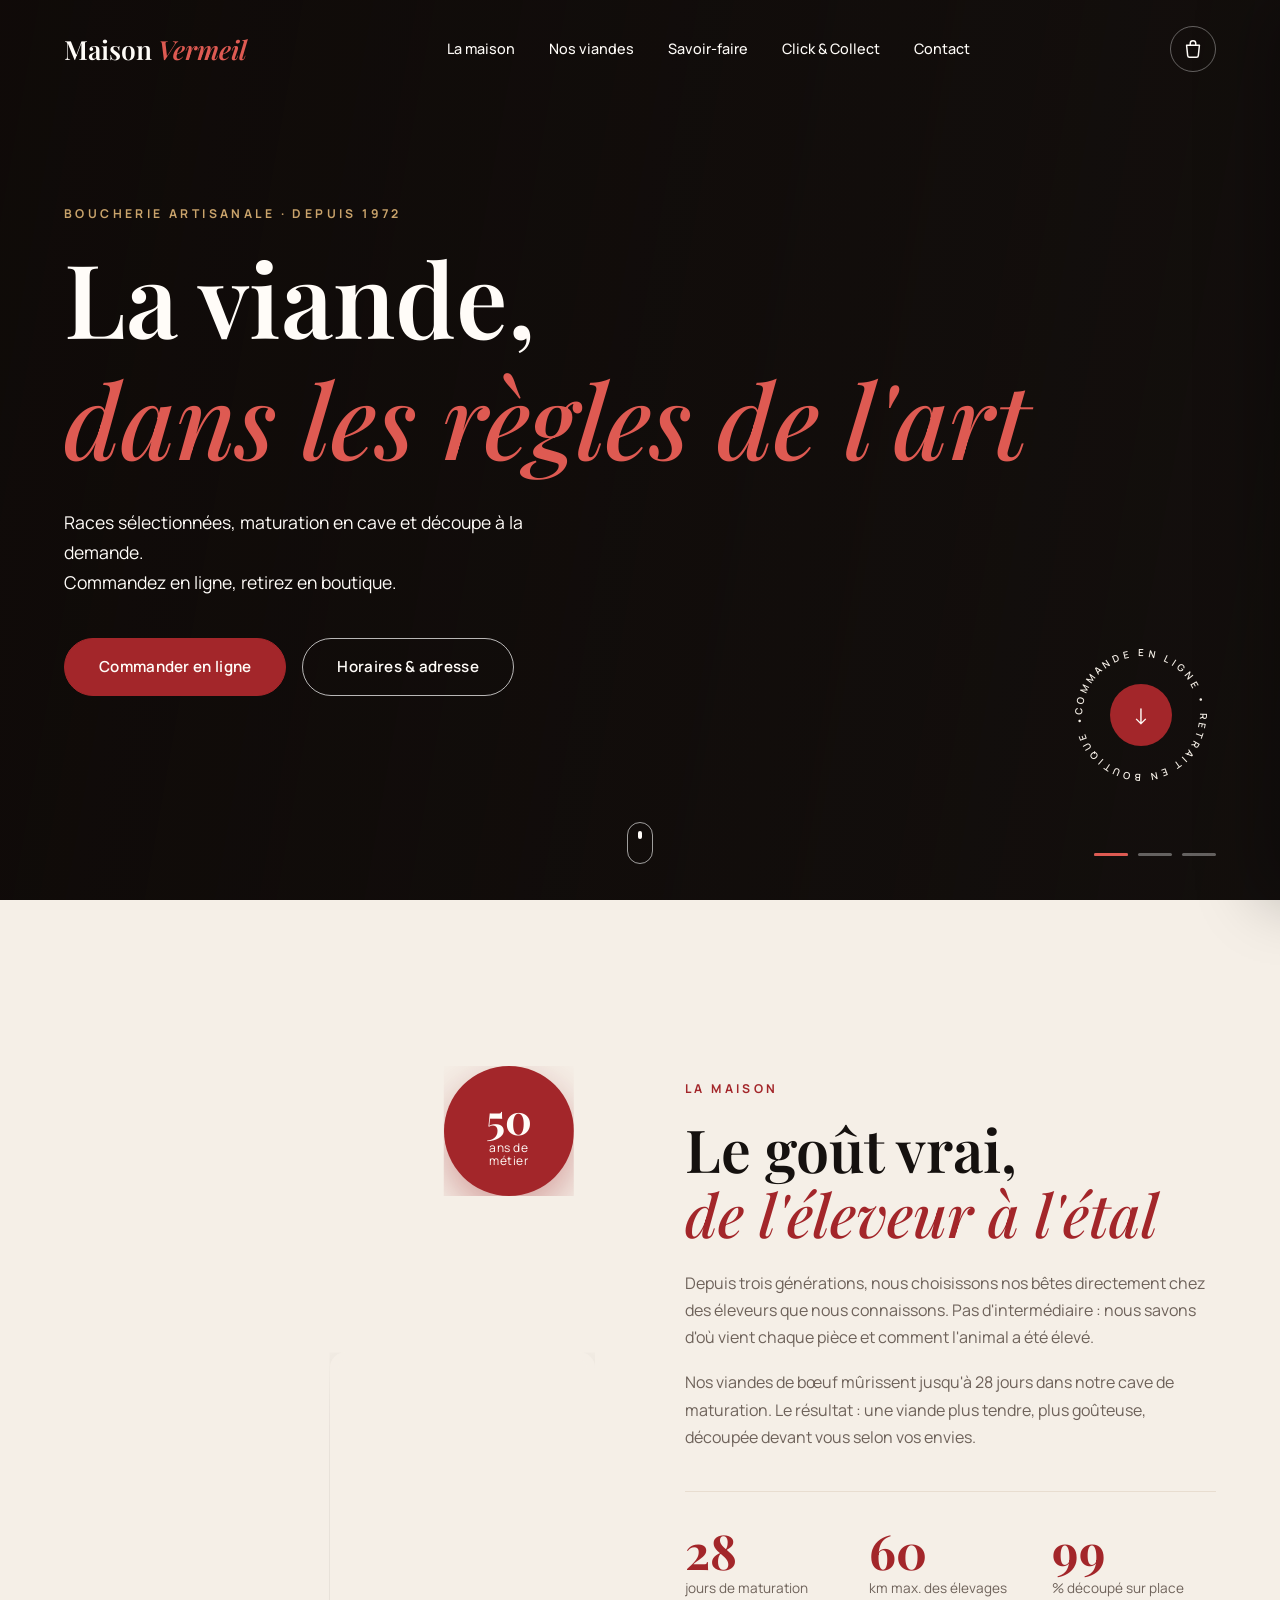
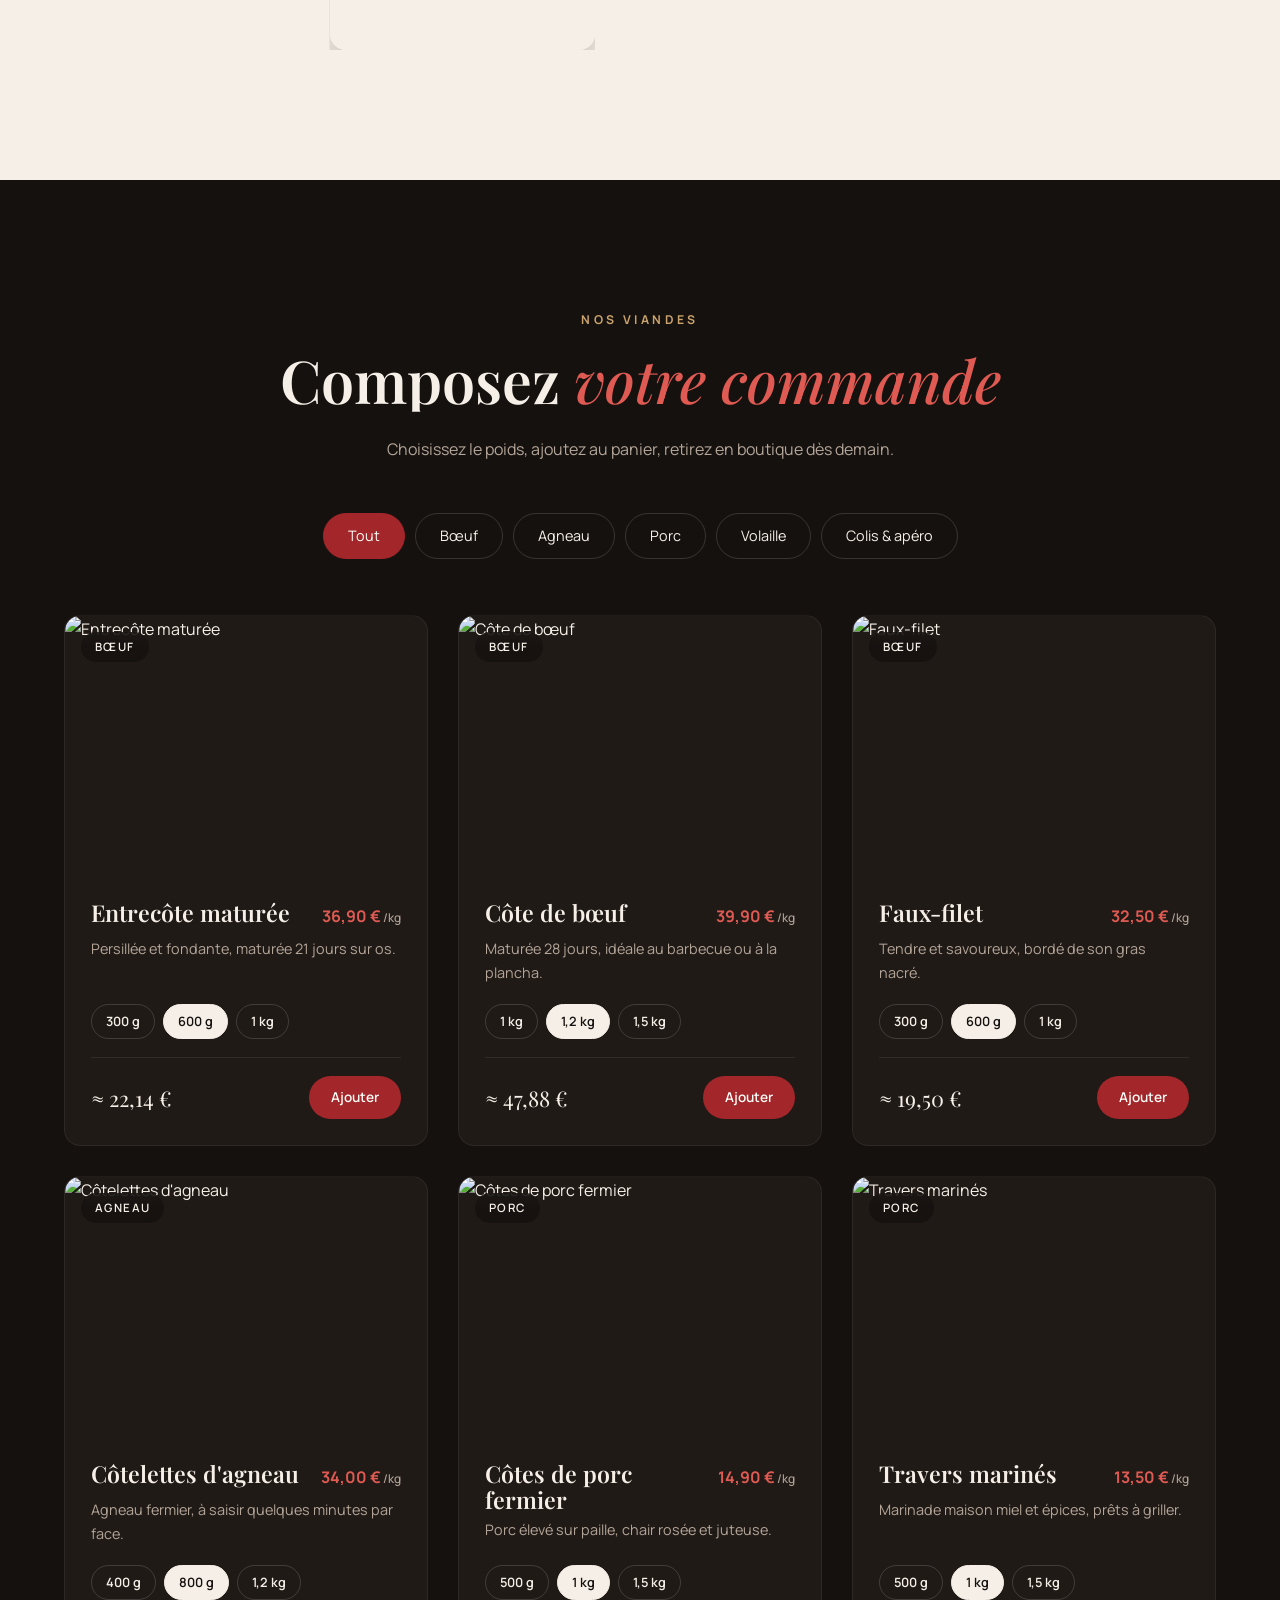
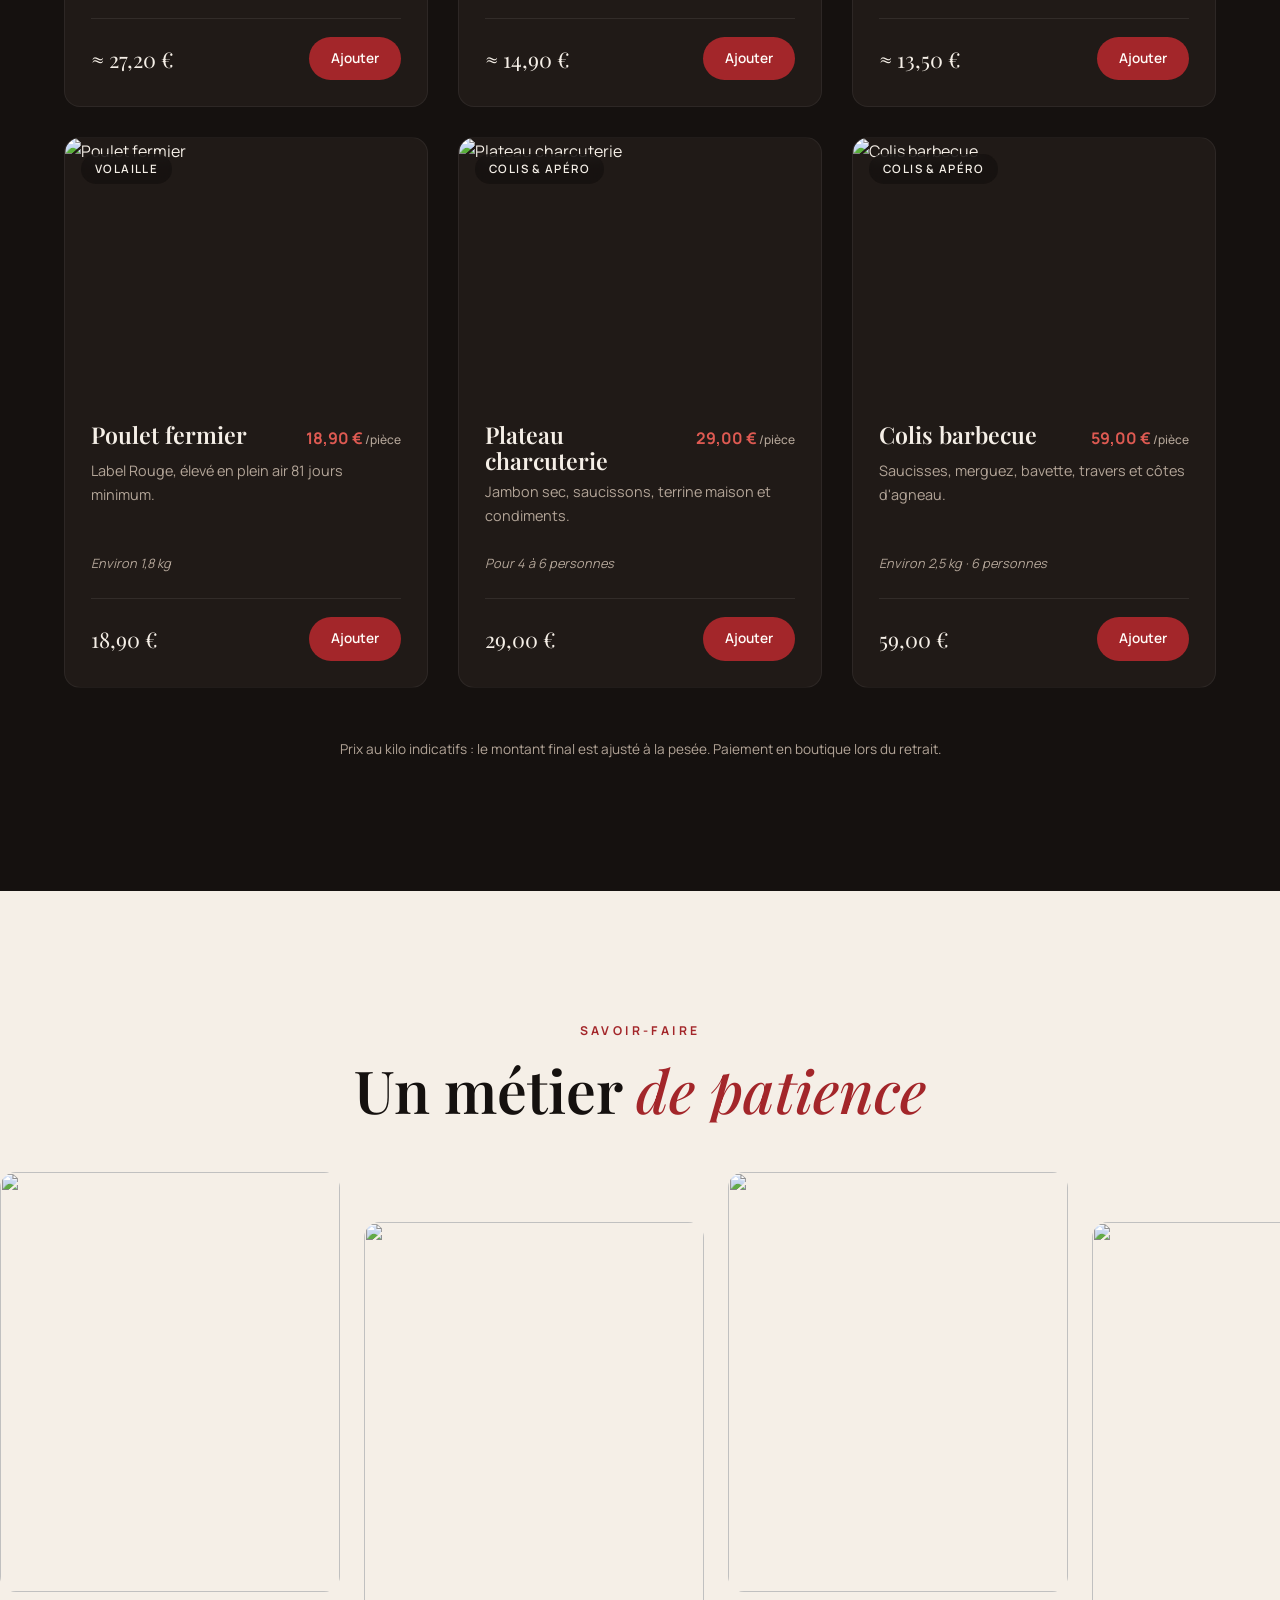
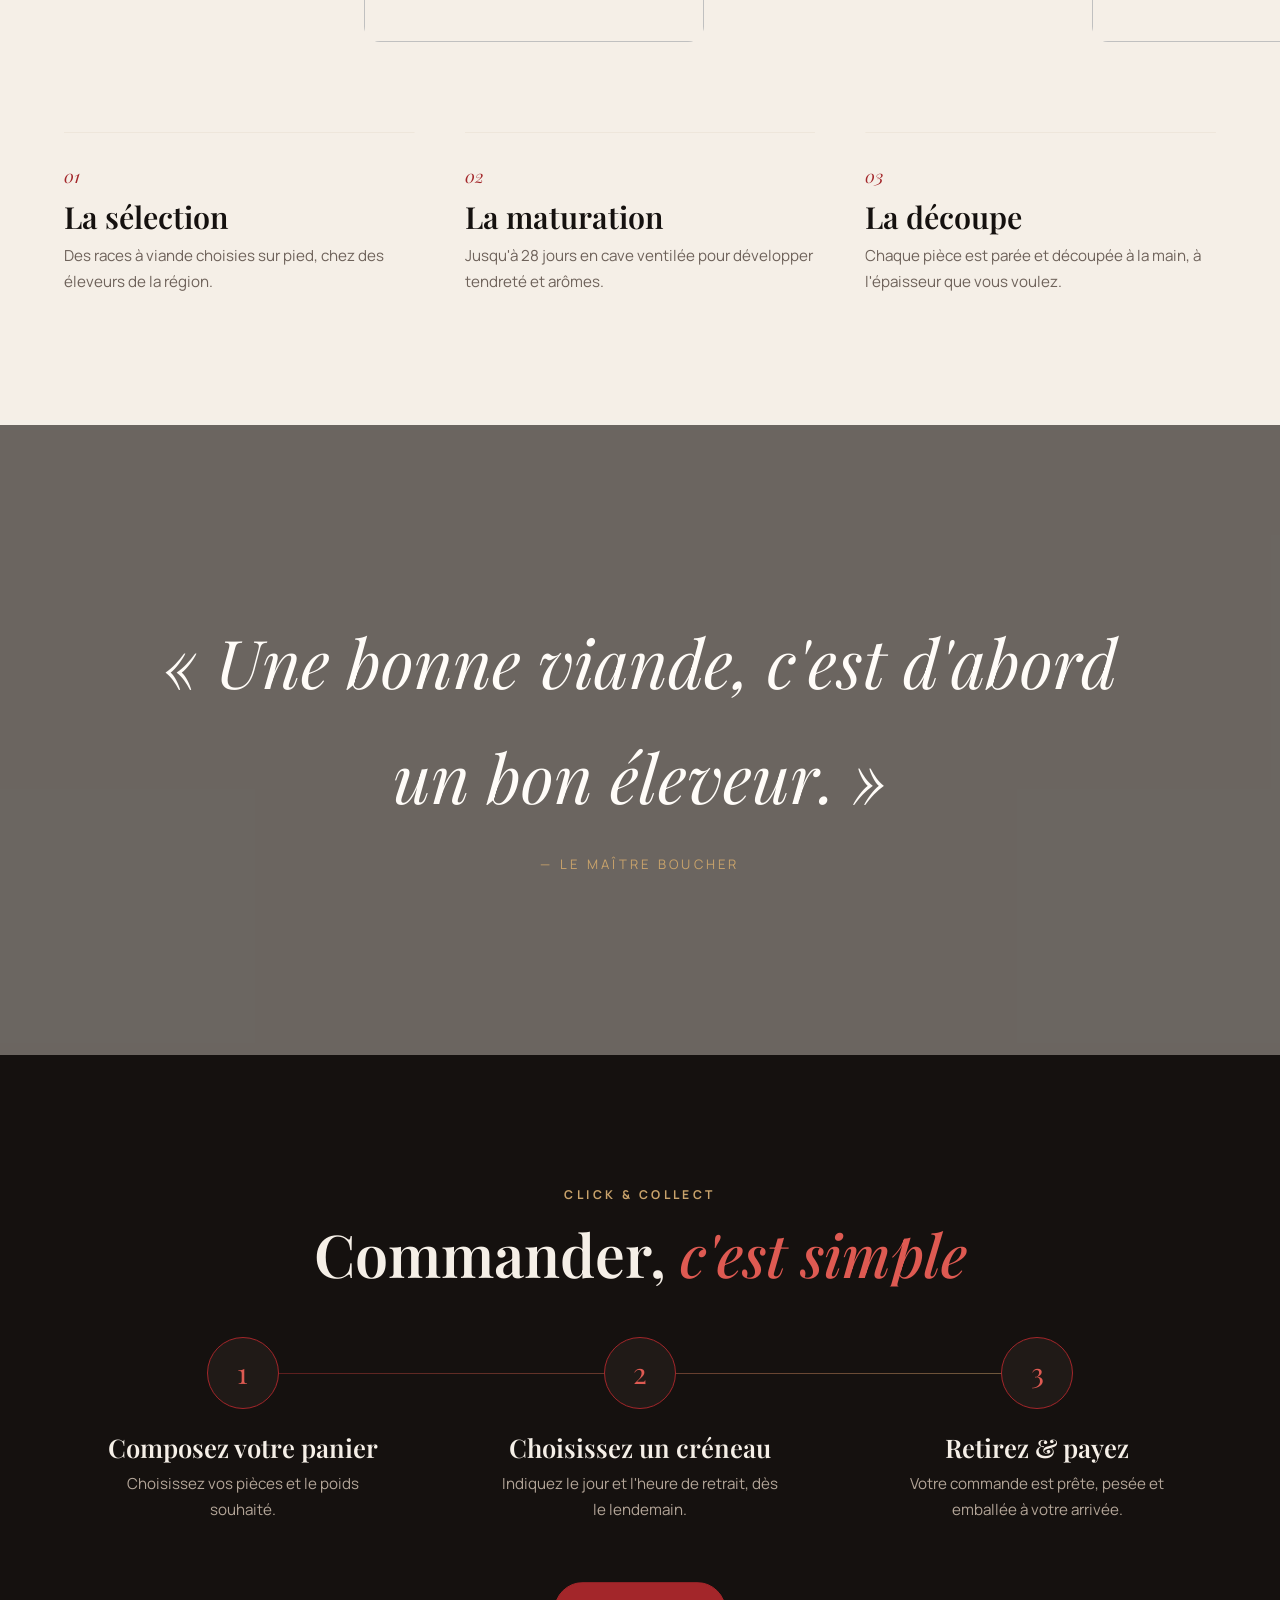
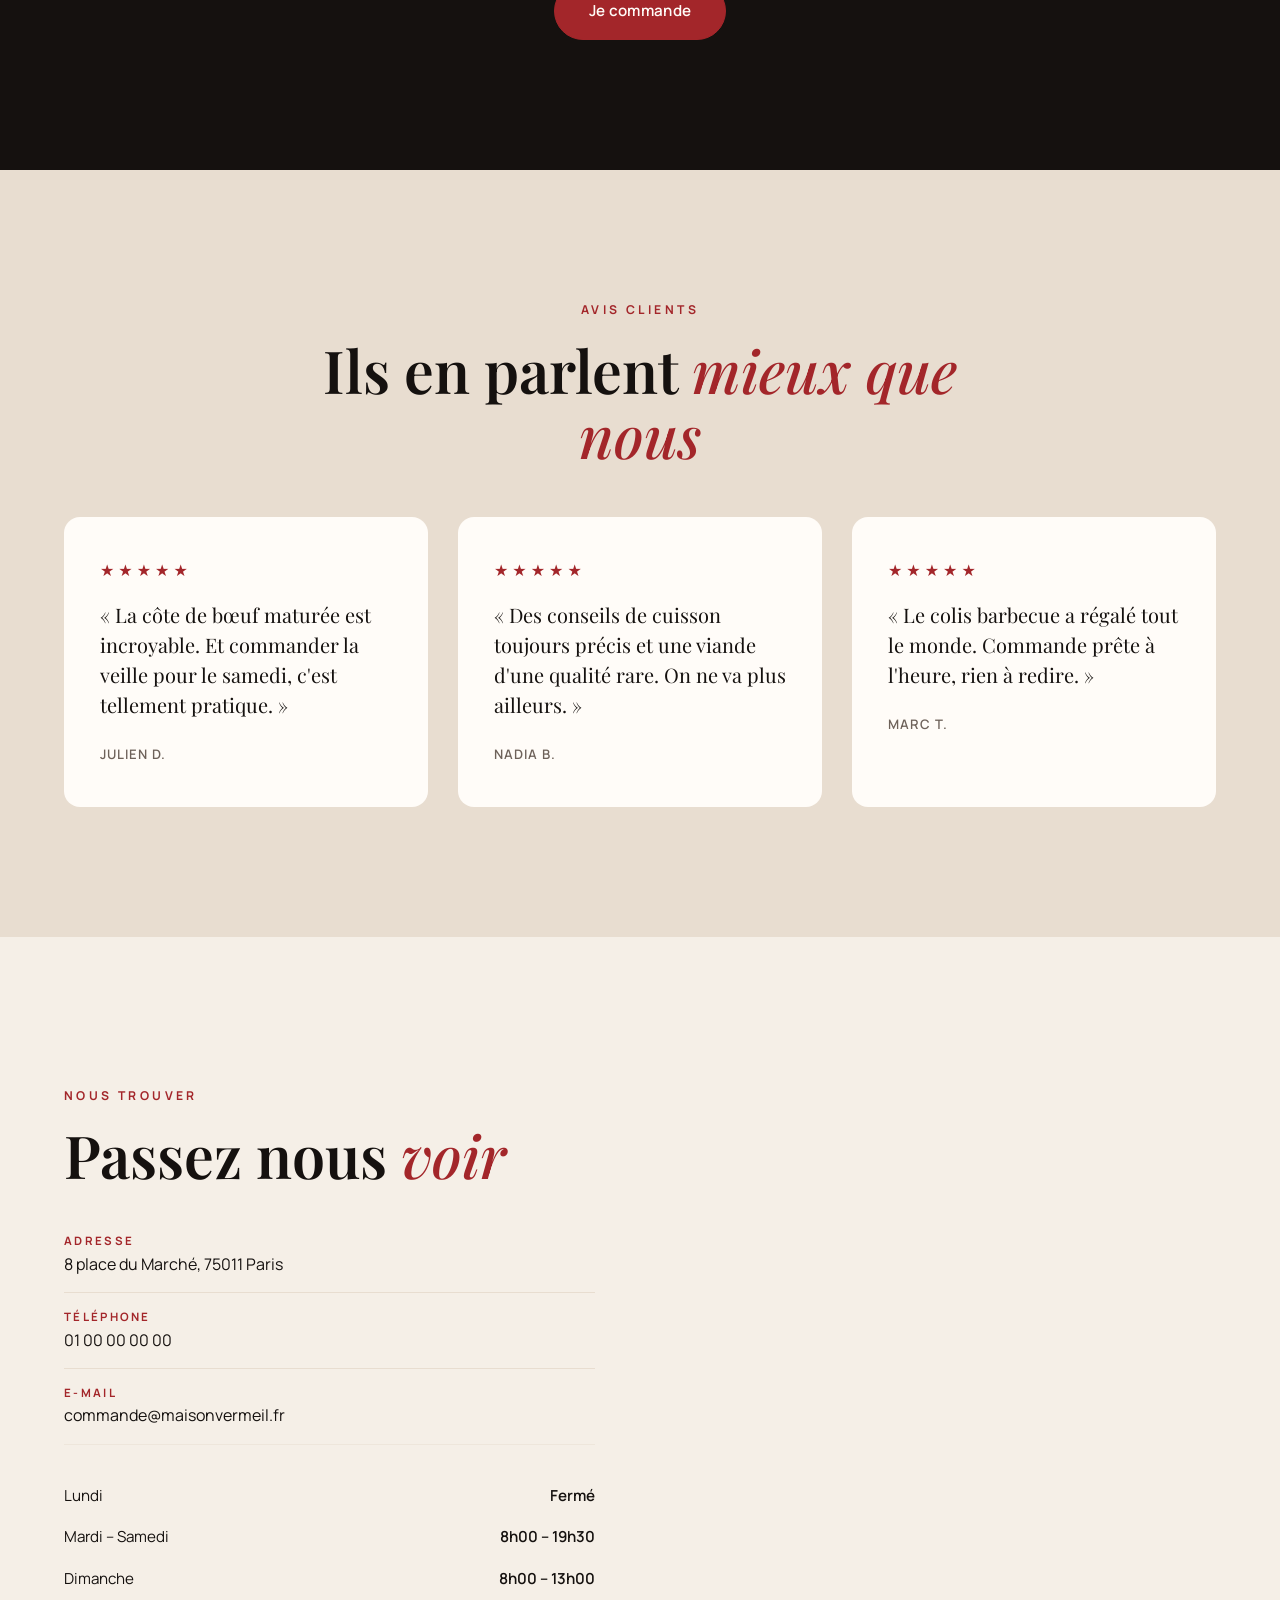
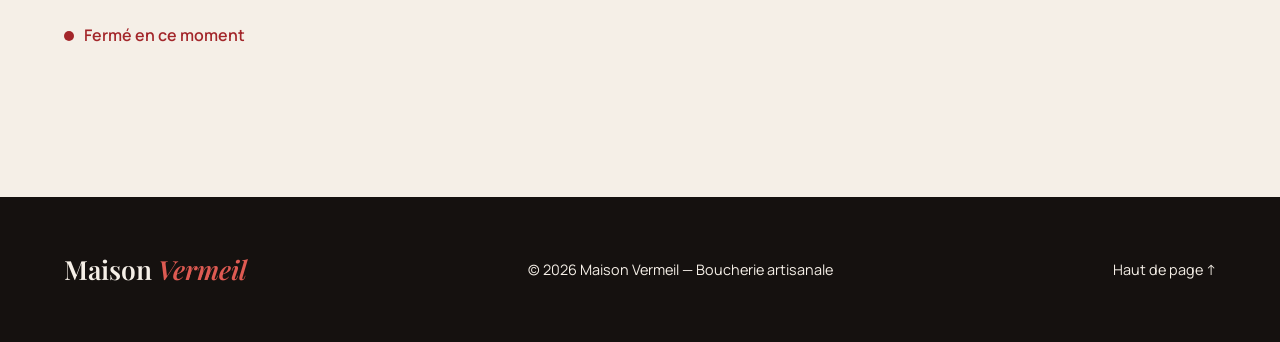
==== index.html @ d836bc05 "Site Maison Vermeil : boucherie artisanale avec panier et commande par e-mail Co-Authored-By: Claude" ====
<!DOCTYPE html>
<html lang="fr">
<head>
  <meta charset="UTF-8">
  <meta name="viewport" content="width=device-width, initial-scale=1.0">
  <title>Maison Vermeil — Boucherie artisanale</title>
  <meta name="description" content="Maison Vermeil, boucherie artisanale : viandes maturées, élevages locaux et découpe à la demande. Commandez en ligne, retirez en boutique.">
  <link rel="preconnect" href="https://fonts.googleapis.com">
  <link rel="preconnect" href="https://fonts.gstatic.com" crossorigin>
  <link href="https://fonts.googleapis.com/css2?family=Playfair+Display:ital,wght@0,500;0,600;0,700;1,500;1,600&family=Manrope:wght@300;400;500;600;700&display=swap" rel="stylesheet">
  <link rel="stylesheet" href="style.css">
  <noscript><style>.loader{display:none}.hero h1 .line>span,.hero-in{transform:none!important;opacity:1!important}</style></noscript>
</head>
<body>

  <!-- ===== ÉCRAN DE CHARGEMENT ===== -->
  <div class="loader" id="loader" aria-hidden="true">
    <div class="loader-inner">
      <span class="loader-logo">Maison <em>Vermeil</em></span>
      <span class="loader-bar"></span>
    </div>
  </div>

  <!-- ===== NAVIGATION ===== -->
  <header class="nav" id="nav">
    <a href="#accueil" class="logo">Maison <span>Vermeil</span></a>
    <nav class="nav-links" id="navLinks">
      <a href="#maison">La maison</a>
      <a href="#produits">Nos viandes</a>
      <a href="#savoir-faire">Savoir-faire</a>
      <a href="#commander">Click & Collect</a>
      <a href="#contact">Contact</a>
    </nav>
    <div class="nav-actions">
      <button class="cart-btn" id="cartBtn" aria-label="Ouvrir le panier">
        <svg viewBox="0 0 24 24" width="22" height="22" fill="none" stroke="currentColor" stroke-width="1.6" stroke-linecap="round" stroke-linejoin="round"><path d="M5 8h14l-1.2 11.2a2 2 0 0 1-2 1.8H8.2a2 2 0 0 1-2-1.8L5 8Z"/><path d="M9 8V6a3 3 0 0 1 6 0v2"/></svg>
        <span class="cart-count" id="cartCount">0</span>
      </button>
      <button class="burger" id="burger" aria-label="Ouvrir le menu">
        <span></span><span></span><span></span>
      </button>
    </div>
  </header>

  <!-- ===== HERO : diaporama animé ===== -->
  <section class="hero" id="accueil">
    <div class="hero-slides">
      <div class="hero-slide active" style="background-image:url('https://images.unsplash.com/photo-1558030006-450675393462?auto=format&fit=crop&w=1920&q=80')"></div>
      <div class="hero-slide" style="background-image:url('https://images.unsplash.com/photo-1551028150-64b9f398f678?auto=format&fit=crop&w=1920&q=80')"></div>
      <div class="hero-slide" style="background-image:url('https://images.unsplash.com/photo-1588168333986-5078d3ae3976?auto=format&fit=crop&w=1920&q=80')"></div>
    </div>
    <div class="hero-overlay"></div>
    <div class="hero-content">
      <p class="eyebrow hero-in">Boucherie artisanale · Depuis 1972</p>
      <h1>
        <span class="line"><span>La viande,</span></span>
        <span class="line"><span><em>dans les règles de l'art</em></span></span>
      </h1>
      <p class="hero-text hero-in">Races sélectionnées, maturation en cave et découpe à la demande.<br>Commandez en ligne, retirez en boutique.</p>
      <div class="hero-buttons hero-in">
        <a href="#produits" class="btn">Commander en ligne</a>
        <a href="#contact" class="btn btn-ghost">Horaires & adresse</a>
      </div>
    </div>

    <!-- Badge rotatif -->
    <a href="#produits" class="hero-badge hero-in" aria-label="Commander en ligne">
      <svg viewBox="0 0 200 200">
        <defs><path id="circlePath" d="M100,100 m-78,0 a78,78 0 1,1 156,0 a78,78 0 1,1 -156,0"/></defs>
        <text><textPath href="#circlePath" textLength="488">COMMANDE EN LIGNE • RETRAIT EN BOUTIQUE •</textPath></text>
      </svg>
      <span class="hero-badge-center">↓</span>
    </a>

    <div class="hero-dots" id="heroDots">
      <button class="active" aria-label="Photo 1"></button>
      <button aria-label="Photo 2"></button>
      <button aria-label="Photo 3"></button>
    </div>
    <a href="#maison" class="scroll-hint" aria-label="Défiler"><span></span></a>
  </section>

  <!-- ===== LA MAISON ===== -->
  <section class="section story" id="maison">
    <div class="container story-grid">
      <div class="story-images">
        <div class="img-frame img-main reveal-left">
          <img src="https://images.unsplash.com/photo-1529692236671-f1f6cf9683ba?auto=format&fit=crop&w=900&q=80" alt="Découpe d'une pièce de bœuf" data-parallax="0.08">
        </div>
        <div class="img-frame img-small reveal-up delay-2">
          <img src="https://images.unsplash.com/photo-1613454320437-0c228c8b1723?auto=format&fit=crop&w=600&q=80" alt="Pièce de bœuf crue et épices" data-parallax="-0.06">
        </div>
        <div class="badge-round reveal delay-3">
          <strong>50</strong><span>ans de<br>métier</span>
        </div>
      </div>
      <div class="story-text">
        <p class="eyebrow reveal">La maison</p>
        <h2 class="reveal delay-1">Le goût vrai,<br><em>de l'éleveur à l'étal</em></h2>
        <p class="reveal delay-2">Depuis trois générations, nous choisissons nos bêtes directement chez des éleveurs que nous connaissons. Pas d'intermédiaire : nous savons d'où vient chaque pièce et comment l'animal a été élevé.</p>
        <p class="reveal delay-2">Nos viandes de bœuf mûrissent jusqu'à 28 jours dans notre cave de maturation. Le résultat : une viande plus tendre, plus goûteuse, découpée devant vous selon vos envies.</p>
        <div class="stats reveal delay-3">
          <div><strong class="counter" data-target="28">0</strong><span>jours de maturation</span></div>
          <div><strong class="counter" data-target="60">0</strong><span>km max. des élevages</span></div>
          <div><strong class="counter" data-target="100">0</strong><span>% découpé sur place</span></div>
        </div>
      </div>
    </div>
  </section>

  <!-- ===== PRODUITS (générés par script.js) ===== -->
  <section class="section products" id="produits">
    <div class="container">
      <div class="section-head">
        <p class="eyebrow reveal">Nos viandes</p>
        <h2 class="reveal delay-1">Composez <em>votre commande</em></h2>
        <p class="reveal delay-2">Choisissez le poids, ajoutez au panier, retirez en boutique dès demain.</p>
      </div>

      <div class="filters reveal delay-2" id="filters">
        <button class="active" data-filter="all">Tout</button>
        <button data-filter="boeuf">Bœuf</button>
        <button data-filter="agneau">Agneau</button>
        <button data-filter="porc">Porc</button>
        <button data-filter="volaille">Volaille</button>
        <button data-filter="colis">Colis & apéro</button>
      </div>

      <div class="product-grid" id="productGrid"></div>

      <p class="products-note reveal">Prix au kilo indicatifs : le montant final est ajusté à la pesée. Paiement en boutique lors du retrait.</p>
    </div>
  </section>

  <!-- ===== SAVOIR-FAIRE : bande photo défilante ===== -->
  <section class="section craft" id="savoir-faire">
    <div class="container section-head">
      <p class="eyebrow reveal">Savoir-faire</p>
      <h2 class="reveal delay-1">Un métier <em>de patience</em></h2>
    </div>

    <div class="marquee">
      <div class="marquee-track">
        <img src="https://images.unsplash.com/photo-1546964124-0cce460f38ef?auto=format&fit=crop&w=600&q=80" alt="">
        <img src="https://images.unsplash.com/photo-1603048297172-c92544798d5a?auto=format&fit=crop&w=600&q=80" alt="">
        <img src="https://images.unsplash.com/photo-1592894869086-f828b161e90a?auto=format&fit=crop&w=600&q=80" alt="">
        <img src="https://images.unsplash.com/photo-1628268909376-e8c44bb3153f?auto=format&fit=crop&w=600&q=80" alt="">
        <img src="https://images.unsplash.com/photo-1600891964092-4316c288032e?auto=format&fit=crop&w=600&q=80" alt="">
        <img src="https://images.unsplash.com/photo-1624174503860-478619028ab3?auto=format&fit=crop&w=600&q=80" alt="">
      </div>
    </div>

    <div class="container steps">
      <div class="step reveal-up">
        <span class="step-num">01</span>
        <h3>La sélection</h3>
        <p>Des races à viande choisies sur pied, chez des éleveurs de la région.</p>
      </div>
      <div class="step reveal-up delay-1">
        <span class="step-num">02</span>
        <h3>La maturation</h3>
        <p>Jusqu'à 28 jours en cave ventilée pour développer tendreté et arômes.</p>
      </div>
      <div class="step reveal-up delay-2">
        <span class="step-num">03</span>
        <h3>La découpe</h3>
        <p>Chaque pièce est parée et découpée à la main, à l'épaisseur que vous voulez.</p>
      </div>
    </div>
  </section>

  <!-- ===== BANDEAU PARALLAX ===== -->
  <section class="parallax-band" style="background-image:url('https://images.unsplash.com/photo-1592894869086-f828b161e90a?auto=format&fit=crop&w=1920&q=80')">
    <div class="parallax-overlay"></div>
    <blockquote class="reveal">
      « Une bonne viande, c'est d'abord un bon éleveur. »
      <cite>— Le maître boucher</cite>
    </blockquote>
  </section>

  <!-- ===== CLICK & COLLECT ===== -->
  <section class="section order-steps" id="commander">
    <div class="container">
      <div class="section-head">
        <p class="eyebrow reveal">Click & Collect</p>
        <h2 class="reveal delay-1">Commander, <em>c'est simple</em></h2>
      </div>
      <div class="order-grid">
        <div class="order-line reveal"></div>
        <div class="order-step reveal-up">
          <span class="order-num">1</span>
          <h3>Composez votre panier</h3>
          <p>Choisissez vos pièces et le poids souhaité.</p>
        </div>
        <div class="order-step reveal-up delay-1">
          <span class="order-num">2</span>
          <h3>Choisissez un créneau</h3>
          <p>Indiquez le jour et l'heure de retrait, dès le lendemain.</p>
        </div>
        <div class="order-step reveal-up delay-2">
          <span class="order-num">3</span>
          <h3>Retirez & payez</h3>
          <p>Votre commande est prête, pesée et emballée à votre arrivée.</p>
        </div>
      </div>
      <div class="order-cta reveal delay-2">
        <a href="#produits" class="btn">Je commande</a>
      </div>
    </div>
  </section>

  <!-- ===== AVIS ===== -->
  <section class="section reviews" id="avis">
    <div class="container">
      <div class="section-head">
        <p class="eyebrow reveal">Avis clients</p>
        <h2 class="reveal delay-1">Ils en parlent <em>mieux que nous</em></h2>
      </div>
      <div class="review-grid">
        <div class="review reveal-up">
          <div class="stars">★★★★★</div>
          <p>« La côte de bœuf maturée est incroyable. Et commander la veille pour le samedi, c'est tellement pratique. »</p>
          <span class="author">Julien D.</span>
        </div>
        <div class="review reveal-up delay-1">
          <div class="stars">★★★★★</div>
          <p>« Des conseils de cuisson toujours précis et une viande d'une qualité rare. On ne va plus ailleurs. »</p>
          <span class="author">Nadia B.</span>
        </div>
        <div class="review reveal-up delay-2">
          <div class="stars">★★★★★</div>
          <p>« Le colis barbecue a régalé tout le monde. Commande prête à l'heure, rien à redire. »</p>
          <span class="author">Marc T.</span>
        </div>
      </div>
    </div>
  </section>

  <!-- ===== CONTACT ===== -->
  <section class="section contact" id="contact">
    <div class="container contact-grid">
      <div class="contact-info">
        <p class="eyebrow reveal">Nous trouver</p>
        <h2 class="reveal delay-1">Passez nous <em>voir</em></h2>
        <ul class="info-list reveal delay-2">
          <li><span>Adresse</span>8 place du Marché, 75011 Paris</li>
          <li><span>Téléphone</span><a href="tel:+33100000000">01 00 00 00 00</a></li>
          <li><span>E-mail</span><a href="mailto:commande@maisonvermeil.fr">commande@maisonvermeil.fr</a></li>
        </ul>
        <table class="hours reveal delay-3">
          <tr><td>Lundi</td><td>Fermé</td></tr>
          <tr><td>Mardi – Samedi</td><td>8h00 – 19h30</td></tr>
          <tr><td>Dimanche</td><td>8h00 – 13h00</td></tr>
        </table>
        <p class="open-status reveal delay-3" id="openStatus"></p>
      </div>
      <div class="contact-img img-frame reveal-left">
        <img src="https://images.unsplash.com/photo-1594041680534-e8c8cdebd659?auto=format&fit=crop&w=900&q=80" alt="Viande grillée et pommes de terre" data-parallax="0.06">
      </div>
    </div>
  </section>

  <!-- ===== FOOTER ===== -->
  <footer class="footer">
    <div class="container footer-inner">
      <a href="#accueil" class="logo">Maison <span>Vermeil</span></a>
      <p>© <span id="year"></span> Maison Vermeil — Boucherie artisanale</p>
      <a href="#accueil" class="to-top">Haut de page ↑</a>
    </div>
  </footer>

  <!-- ===== PANIER (tiroir latéral) ===== -->
  <div class="cart-overlay" id="cartOverlay"></div>
  <aside class="cart" id="cart" aria-hidden="true" aria-label="Panier">
    <div class="cart-head">
      <h3 id="cartTitle">Votre commande</h3>
      <button class="cart-close" id="cartClose" aria-label="Fermer le panier">×</button>
    </div>

    <!-- Étape 1 : panier -->
    <div class="cart-step active" data-step="cart">
      <div class="cart-empty" id="cartEmpty">
        <span class="cart-empty-icon">🥩</span>
        <p>Votre panier est vide.</p>
        <a href="#produits" class="btn btn-small" data-close>Voir nos viandes</a>
      </div>
      <ul class="cart-items" id="cartItems"></ul>
      <div class="cart-foot" id="cartFoot">
        <div class="cart-total"><span>Total estimé</span><strong id="cartTotal">0,00 €</strong></div>
        <p class="cart-note">Montant ajusté à la pesée · Paiement au retrait</p>
        <button class="btn btn-full" id="toCheckout">Valider ma commande</button>
      </div>
    </div>

    <!-- Étape 2 : coordonnées + retrait -->
    <div class="cart-step" data-step="checkout">
      <button class="back-link" id="backToCart">← Retour au panier</button>
      <form id="orderForm" novalidate>
        <input type="checkbox" name="botcheck" class="hp" tabindex="-1" autocomplete="off">
        <div class="field">
          <label for="nom">Nom et prénom</label>
          <input type="text" id="nom" name="nom" required autocomplete="name">
        </div>
        <div class="field-row">
          <div class="field">
            <label for="telephone">Téléphone</label>
            <input type="tel" id="telephone" name="telephone" required pattern="[0-9 +.\-]{10,}" autocomplete="tel">
          </div>
          <div class="field">
            <label for="email">E-mail</label>
            <input type="email" id="email" name="email" required autocomplete="email">
          </div>
        </div>
        <div class="field-row">
          <div class="field">
            <label for="date">Jour de retrait</label>
            <input type="date" id="date" name="date" required>
          </div>
          <div class="field">
            <label for="creneau">Créneau</label>
            <select id="creneau" name="creneau" required disabled>
              <option value="">Choisir un jour</option>
            </select>
          </div>
        </div>
        <div class="field">
          <label for="remarques">Remarques <small>(découpe, épaisseur…)</small></label>
          <textarea id="remarques" name="remarques" rows="3"></textarea>
        </div>
        <div class="cart-total"><span>Total estimé</span><strong id="checkoutTotal">0,00 €</strong></div>
        <button type="submit" class="btn btn-full" id="submitOrder"><span>Envoyer ma commande</span></button>
        <p class="form-error" id="formError" role="alert"></p>
      </form>
    </div>

    <!-- Étape 3 : confirmation -->
    <div class="cart-step" data-step="done">
      <div class="done">
        <svg class="check" viewBox="0 0 80 80"><circle cx="40" cy="40" r="36"/><path d="M24 41l11 11 22-24"/></svg>
        <h3>Merci pour votre commande !</h3>
        <p>Commande n° <strong id="orderNumber"></strong></p>
        <p id="orderPickup"></p>
        <p class="done-small">Nous vous appellerons si une pièce venait à manquer.</p>
        <p class="demo-note" id="demoNote" hidden>Mode démo : aucun e-mail envoyé (clé Web3Forms non renseignée).</p>
        <button class="btn btn-small" data-close>Fermer</button>
      </div>
    </div>
  </aside>

  <div class="toast" id="toast" role="status"></div>

  <script src="script.js"></script>
</body>
</html>
---- style.css ----
/* ===== VARIABLES ===== */
:root {
  --ink: #15110f;
  --char: #201a17;
  --char-2: #2b231f;
  --bone: #f5efe7;
  --bone-dark: #e8ddd0;
  --white: #fffcf8;
  --text-soft: #6e625a;
  --muted-dark: #b3a598;
  --red: #a3262a;
  --red-dark: #861e22;
  --red-light: #de5a52;
  --brass: #c9a36b;
  --serif: 'Playfair Display', Georgia, serif;
  --sans: 'Manrope', system-ui, -apple-system, sans-serif;
  --ease: cubic-bezier(.22, .61, .36, 1);
  --radius: 16px;
}

*, *::before, *::after { box-sizing: border-box; margin: 0; padding: 0; }
[hidden] { display: none !important; }
html { scroll-behavior: smooth; }
body {
  font-family: var(--sans);
  background: var(--bone);
  color: var(--ink);
  line-height: 1.7;
  font-weight: 400;
  overflow-x: hidden;
}
body.no-scroll { overflow: hidden; }
img { display: block; max-width: 100%; }
a { color: inherit; text-decoration: none; }
button { font: inherit; cursor: pointer; border: none; background: none; color: inherit; }

.container { width: min(1180px, 90%); margin: 0 auto; }
.section { padding: 130px 0; }

h1, h2, h3 { font-family: var(--serif); font-weight: 600; line-height: 1.1; }
h2 { font-size: clamp(2.3rem, 5vw, 3.7rem); margin-bottom: 24px; }
h2 em, h1 em { font-style: italic; font-weight: 500; color: var(--red); }

.eyebrow {
  font-size: .76rem;
  letter-spacing: .28em;
  text-transform: uppercase;
  color: var(--red);
  font-weight: 700;
  margin-bottom: 16px;
}

/* ===== BOUTONS ===== */
.btn {
  display: inline-block;
  position: relative;
  padding: 15px 34px;
  background: var(--red);
  color: var(--white);
  border-radius: 50px;
  font-weight: 600;
  font-size: .95rem;
  letter-spacing: .02em;
  border: 1px solid var(--red);
  text-align: center;
  transition: transform .4s var(--ease), background .4s, box-shadow .4s, opacity .3s;
}
.btn:hover { transform: translateY(-3px); background: var(--red-dark); box-shadow: 0 14px 30px rgba(163, 38, 42, .35); }
.btn:disabled { opacity: .7; cursor: wait; transform: none; }
.btn-ghost { background: transparent; border-color: rgba(255, 255, 255, .7); }
.btn-ghost:hover { background: var(--white); color: var(--ink); box-shadow: none; }
.btn-small { padding: 10px 24px; font-size: .85rem; }
.btn-full { width: 100%; }
.btn.loading span { opacity: 0; }
.btn.loading::after {
  content: '';
  position: absolute;
  top: 50%; left: 50%;
  width: 20px; height: 20px;
  margin: -10px 0 0 -10px;
  border: 2px solid rgba(255, 255, 255, .35);
  border-top-color: var(--white);
  border-radius: 50%;
  animation: spin .8s linear infinite;
}
@keyframes spin { to { transform: rotate(360deg); } }

/* ===== ÉCRAN DE CHARGEMENT ===== */
.loader {
  position: fixed;
  inset: 0;
  z-index: 500;
  background: var(--ink);
  display: flex; align-items: center; justify-content: center;
  clip-path: inset(0 0 0 0);
  transition: clip-path 1s var(--ease) .1s;
}
body.loaded .loader { clip-path: inset(0 0 100% 0); pointer-events: none; }
.loader-inner { display: flex; flex-direction: column; align-items: center; gap: 18px; }
.loader-logo { font-family: var(--serif); font-size: 2.2rem; color: var(--bone); animation: loaderIn 1s var(--ease) both; }
.loader-logo em { color: var(--red-light); }
.loader-bar { width: 140px; height: 2px; background: rgba(255, 255, 255, .15); position: relative; overflow: hidden; }
.loader-bar::after {
  content: '';
  position: absolute; inset: 0;
  background: var(--red-light);
  transform-origin: left;
  animation: loaderBar .9s var(--ease) forwards;
}
@keyframes loaderIn { from { opacity: 0; transform: translateY(20px); } }
@keyframes loaderBar { from { transform: scaleX(0); } to { transform: scaleX(1); } }

/* ===== NAVIGATION ===== */
.nav {
  position: fixed;
  inset: 0 0 auto 0;
  z-index: 100;
  display: flex;
  justify-content: space-between;
  align-items: center;
  padding: 26px 5%;
  color: var(--white);
  transition: padding .4s var(--ease), background .4s, box-shadow .4s;
}
.nav.scrolled {
  padding: 14px 5%;
  background: rgba(21, 17, 15, .9);
  backdrop-filter: blur(12px);
  box-shadow: 0 4px 30px rgba(0, 0, 0, .25);
}
.logo { font-family: var(--serif); font-size: 1.65rem; font-weight: 600; }
.logo span { font-style: italic; color: var(--red-light); }

.nav-links { display: flex; align-items: center; gap: 34px; font-size: .9rem; font-weight: 500; }
.nav-links a { position: relative; }
.nav-links a::after {
  content: '';
  position: absolute;
  left: 0; bottom: -4px;
  width: 100%; height: 1px;
  background: currentColor;
  transform: scaleX(0);
  transform-origin: right;
  transition: transform .4s var(--ease);
}
.nav-links a:hover::after { transform: scaleX(1); transform-origin: left; }

.nav-actions { display: flex; align-items: center; gap: 22px; position: relative; z-index: 110; }
.cart-btn {
  position: relative;
  width: 46px; height: 46px;
  border-radius: 50%;
  border: 1px solid rgba(255, 255, 255, .35);
  display: flex; align-items: center; justify-content: center;
  transition: background .3s, border-color .3s;
}
.cart-btn:hover { background: var(--red); border-color: var(--red); }
.cart-count {
  position: absolute;
  top: -4px; right: -4px;
  min-width: 20px; height: 20px;
  padding: 0 5px;
  border-radius: 10px;
  background: var(--red-light);
  color: var(--white);
  font-size: .7rem;
  font-weight: 700;
  line-height: 20px;
  text-align: center;
  transform: scale(0);
  transition: transform .4s var(--ease);
}
.cart-count.show { transform: scale(1); }
.cart-count.bump { animation: bump .5s var(--ease); }
@keyframes bump { 0% { transform: scale(1); } 40% { transform: scale(1.6); } 100% { transform: scale(1); } }

.burger { display: none; width: 30px; height: 20px; position: relative; }
.burger span {
  position: absolute; left: 0;
  width: 100%; height: 2px;
  background: currentColor;
  transition: transform .4s var(--ease), opacity .3s, top .4s;
}
.burger span:nth-child(1) { top: 0; }
.burger span:nth-child(2) { top: 9px; }
.burger span:nth-child(3) { top: 18px; }
.burger.open span:nth-child(1) { top: 9px; transform: rotate(45deg); }
.burger.open span:nth-child(2) { opacity: 0; }
.burger.open span:nth-child(3) { top: 9px; transform: rotate(-45deg); }

/* ===== HERO ===== */
.hero {
  position: relative;
  height: 100vh;
  min-height: 660px;
  display: flex;
  align-items: center;
  overflow: hidden;
  color: var(--white);
  background: var(--ink);
}
.hero-slides { position: absolute; inset: 0; }
.hero-slide {
  position: absolute;
  inset: 0;
  background-size: cover;
  background-position: center;
  opacity: 0;
  transform: scale(1.15);
  transition: opacity 1.6s ease;
}
/* Effet "Ken Burns" : zoom lent sur la photo active */
.hero-slide.active { opacity: 1; animation: kenburns 9s linear forwards; }
@keyframes kenburns {
  from { transform: scale(1.15) translate(0, 0); }
  to   { transform: scale(1) translate(-1.5%, -1%); }
}
.hero-overlay {
  position: absolute; inset: 0;
  background: linear-gradient(100deg, rgba(15, 10, 8, .9) 0%, rgba(15, 10, 8, .55) 55%, rgba(15, 10, 8, .25) 100%);
}
.hero-content { position: relative; width: 90%; max-width: 1180px; margin: 0 auto; }
.hero .eyebrow { color: var(--brass); }
.hero h1 { font-size: clamp(3rem, 8vw, 6.4rem); margin-bottom: 26px; }
.hero h1 em { color: var(--red-light); }

/* Apparition du titre ligne par ligne (après le chargement) */
.hero h1 .line { display: block; overflow: hidden; padding-bottom: .08em; }
.hero h1 .line > span { display: inline-block; transform: translateY(110%); transition: transform 1.2s var(--ease); }
.hero h1 .line:nth-child(1) > span { transition-delay: .5s; }
.hero h1 .line:nth-child(2) > span { transition-delay: .65s; }
body.loaded .hero h1 .line > span { transform: none; }

.hero-in { opacity: 0; transform: translateY(30px); transition: opacity 1s var(--ease), transform 1s var(--ease); }
.hero .eyebrow.hero-in { transition-delay: .35s; }
.hero-text.hero-in { transition-delay: .85s; }
.hero-buttons.hero-in { transition-delay: 1s; }
.hero-badge.hero-in { transition-delay: 1.2s; }
body.loaded .hero-in { opacity: 1; transform: none; }

.hero-text { font-size: 1.1rem; max-width: 540px; margin-bottom: 40px; opacity: .9; }
.hero-buttons { display: flex; gap: 16px; flex-wrap: wrap; }

.hero-badge {
  position: absolute;
  right: 5%; bottom: 110px;
  width: 150px; height: 150px;
  z-index: 2;
}
.hero-badge svg { width: 100%; height: 100%; animation: rotate 18s linear infinite; }
.hero-badge text { fill: var(--bone); font-family: var(--sans); font-size: 13px; font-weight: 600; letter-spacing: 2px; }
.hero-badge-center {
  position: absolute;
  inset: 44px;
  border-radius: 50%;
  background: var(--red);
  display: flex; align-items: center; justify-content: center;
  font-size: 1.4rem;
  transition: transform .5s var(--ease), background .3s;
}
.hero-badge:hover .hero-badge-center { transform: scale(1.12); background: var(--red-light); }
@keyframes rotate { to { transform: rotate(360deg); } }

.hero-dots { position: absolute; bottom: 44px; right: 5%; display: flex; gap: 10px; z-index: 2; }
.hero-dots button {
  width: 34px; height: 3px;
  background: rgba(255, 255, 255, .35);
  border-radius: 2px;
  overflow: hidden;
  position: relative;
}
.hero-dots button.active::after {
  content: '';
  position: absolute; inset: 0;
  background: var(--red-light);
  animation: dotFill 6s linear forwards;
  transform-origin: left;
}
@keyframes dotFill { from { transform: scaleX(0); } to { transform: scaleX(1); } }

.scroll-hint {
  position: absolute;
  bottom: 36px; left: 50%;
  transform: translateX(-50%);
  width: 26px; height: 42px;
  border: 1.5px solid rgba(255, 255, 255, .6);
  border-radius: 20px;
  z-index: 2;
}
.scroll-hint span {
  position: absolute;
  top: 8px; left: 50%;
  width: 4px; height: 8px;
  margin-left: -2px;
  background: var(--white);
  border-radius: 2px;
  animation: scrollDot 2s infinite;
}
@keyframes scrollDot {
  0% { opacity: 0; transform: translateY(0); }
  40% { opacity: 1; }
  100% { opacity: 0; transform: translateY(14px); }
}

/* ===== ANIMATIONS D'APPARITION ===== */
.reveal, .reveal-up, .reveal-left {
  opacity: 0;
  transition: opacity 1s var(--ease), transform 1s var(--ease), clip-path 1.3s var(--ease);
}
.reveal { transform: translateY(30px); }
.reveal-up { transform: translateY(70px); }
.reveal-left { transform: translateX(-60px); clip-path: inset(0 100% 0 0); }
.visible { opacity: 1; transform: none; clip-path: inset(0 0 0 0); }
.delay-1 { transition-delay: .15s; }
.delay-2 { transition-delay: .3s; }
.delay-3 { transition-delay: .45s; }

/* ===== CADRES PHOTO ===== */
.img-frame { overflow: hidden; border-radius: var(--radius); box-shadow: 0 30px 60px rgba(21, 17, 15, .22); }
.img-frame img { width: 100%; height: 115%; object-fit: cover; will-change: transform; }

/* ===== LA MAISON ===== */
.story-grid { display: grid; grid-template-columns: 1fr 1fr; gap: 90px; align-items: center; }
.story-images { position: relative; height: 620px; }
.img-main { position: absolute; top: 0; left: 0; width: 78%; height: 82%; }
.img-small { position: absolute; bottom: 0; right: 0; width: 50%; height: 48%; border: 8px solid var(--bone); }
.badge-round {
  position: absolute;
  top: 36px; right: 4%;
  width: 130px; height: 130px;
  border-radius: 50%;
  background: var(--red);
  color: var(--white);
  display: flex; flex-direction: column;
  align-items: center; justify-content: center;
  text-align: center;
  line-height: 1.1;
  box-shadow: 0 16px 40px rgba(163, 38, 42, .4);
  animation: float 5s ease-in-out infinite;
}
.badge-round strong { font-family: var(--serif); font-size: 2.6rem; }
.badge-round span { font-size: .75rem; letter-spacing: .05em; }
@keyframes float { 0%, 100% { translate: 0 0; } 50% { translate: 0 -12px; } }

.story-text p:not(.eyebrow) { color: var(--text-soft); margin-bottom: 18px; }
.stats { display: grid; grid-template-columns: repeat(3, 1fr); gap: 20px; margin-top: 40px; padding-top: 34px; border-top: 1px solid var(--bone-dark); }
.stats strong { display: block; font-family: var(--serif); font-size: 3rem; color: var(--red); line-height: 1; }
.stats span { font-size: .85rem; color: var(--text-soft); }

/* ===== PRODUITS (fond sombre) ===== */
.products { background: var(--ink); color: var(--bone); }
.products .eyebrow { color: var(--brass); }
.products h2 em { color: var(--red-light); }
.section-head { text-align: center; max-width: 760px; margin: 0 auto 50px; }
.section-head p:not(.eyebrow) { color: var(--text-soft); }
.products .section-head p:not(.eyebrow) { color: var(--muted-dark); }

.filters { display: flex; justify-content: center; gap: 10px; flex-wrap: wrap; margin-bottom: 56px; }
.filters button {
  padding: 10px 24px;
  border-radius: 50px;
  border: 1px solid rgba(255, 255, 255, .15);
  font-size: .9rem;
  transition: background .3s, color .3s, border-color .3s;
}
.filters button:hover { border-color: var(--red-light); }
.filters button.active { background: var(--red); border-color: var(--red); color: var(--white); }

.product-grid { display: grid; grid-template-columns: repeat(3, 1fr); gap: 30px; }
.card {
  background: var(--char);
  border: 1px solid rgba(255, 255, 255, .06);
  border-radius: var(--radius);
  overflow: hidden;
  display: flex; flex-direction: column;
  transform-style: preserve-3d;
  transition: opacity .6s var(--ease), transform .6s var(--ease), box-shadow .5s, border-color .5s;
}
.card:hover { box-shadow: 0 30px 60px rgba(0, 0, 0, .45); border-color: rgba(222, 90, 82, .35); }
.card.hide { display: none; }
.card-img { height: 260px; overflow: hidden; position: relative; }
.card-img img { width: 100%; height: 100%; object-fit: cover; transition: transform 1.2s var(--ease); }
.card:hover .card-img img { transform: scale(1.12) rotate(1deg); }
.card-img::after {
  content: '';
  position: absolute; inset: 0;
  background: linear-gradient(120deg, transparent 30%, rgba(255, 255, 255, .25) 50%, transparent 70%);
  transform: translateX(-100%);
  transition: transform .9s var(--ease);
}
.card:hover .card-img::after { transform: translateX(100%); }
.tag {
  position: absolute;
  top: 16px; left: 16px;
  z-index: 1;
  padding: 5px 14px;
  border-radius: 50px;
  background: rgba(21, 17, 15, .75);
  backdrop-filter: blur(6px);
  font-size: .72rem;
  font-weight: 600;
  letter-spacing: .12em;
  text-transform: uppercase;
}
.card-body { padding: 24px 26px 26px; display: flex; flex-direction: column; flex: 1; }
.card-top { display: flex; justify-content: space-between; align-items: baseline; gap: 12px; margin-bottom: 6px; }
.card h3 { font-size: 1.45rem; }
.price { font-weight: 700; color: var(--red-light); white-space: nowrap; }
.price small { font-weight: 500; color: var(--muted-dark); font-size: .75rem; margin-left: 2px; }
.card p { font-size: .9rem; color: var(--muted-dark); margin-bottom: 18px; }

.weights { display: flex; gap: 8px; flex-wrap: wrap; margin-top: auto; margin-bottom: 18px; min-height: 34px; align-items: center; }
.weights button {
  padding: 6px 14px;
  border-radius: 50px;
  border: 1px solid rgba(255, 255, 255, .15);
  font-size: .8rem;
  font-weight: 600;
  transition: background .3s, border-color .3s, color .3s;
}
.weights button:hover { border-color: var(--red-light); }
.weights button.active { background: var(--bone); color: var(--ink); border-color: var(--bone); }
.piece-info { font-size: .8rem; color: var(--muted-dark); font-style: italic; }

.card-foot { display: flex; justify-content: space-between; align-items: center; gap: 12px; padding-top: 18px; border-top: 1px solid rgba(255, 255, 255, .08); }
.line-price { font-family: var(--serif); font-size: 1.35rem; }
.add-btn {
  padding: 10px 22px;
  border-radius: 50px;
  background: var(--red);
  color: var(--white);
  font-size: .85rem;
  font-weight: 600;
  transition: background .3s, transform .3s var(--ease);
}
.add-btn:hover { background: var(--red-light); transform: translateY(-2px); }
.add-btn.added { background: #3f7a4a; }

.products-note { text-align: center; margin-top: 50px; font-size: .85rem; color: var(--muted-dark); }

/* Image qui "vole" vers le panier */
.fly-img {
  position: fixed;
  z-index: 300;
  object-fit: cover;
  border-radius: 16px;
  pointer-events: none;
  box-shadow: 0 20px 40px rgba(0, 0, 0, .4);
}

/* ===== SAVOIR-FAIRE ===== */
.craft { overflow: hidden; }
.marquee { overflow: hidden; margin-bottom: 90px; }
.marquee-track { display: flex; gap: 24px; width: max-content; animation: marquee 40s linear infinite; }
.marquee:hover .marquee-track { animation-play-state: paused; }
.marquee-track img {
  width: 340px; height: 420px;
  object-fit: cover;
  border-radius: var(--radius);
  transition: transform .6s var(--ease), filter .6s;
  filter: saturate(.85);
}
.marquee-track img:nth-child(even) { margin-top: 50px; }
.marquee-track img:hover { transform: scale(1.04); filter: saturate(1.15); }
@keyframes marquee { to { transform: translateX(calc(-50% - 12px)); } }

.steps { display: grid; grid-template-columns: repeat(3, 1fr); gap: 50px; }
.step { border-top: 1px solid var(--bone-dark); padding-top: 28px; }
.step-num { font-family: var(--serif); font-size: 1.1rem; color: var(--red); font-style: italic; }
.step h3 { font-size: 1.9rem; margin: 8px 0 10px; }
.step p { color: var(--text-soft); font-size: .95rem; }

/* ===== BANDEAU PARALLAX ===== */
.parallax-band {
  position: relative;
  height: 70vh;
  min-height: 420px;
  background-size: cover;
  background-position: center;
  background-attachment: fixed;
  display: flex; align-items: center; justify-content: center;
  text-align: center;
  color: var(--white);
}
.parallax-overlay { position: absolute; inset: 0; background: rgba(15, 10, 8, .6); }
.parallax-band blockquote { position: relative; font-family: var(--serif); font-size: clamp(2rem, 5.5vw, 4.2rem); font-style: italic; padding: 0 5%; max-width: 1100px; }
.parallax-band cite { display: block; font-family: var(--sans); font-style: normal; font-size: .82rem; letter-spacing: .25em; text-transform: uppercase; margin-top: 20px; color: var(--brass); }

/* ===== CLICK & COLLECT ===== */
.order-steps { background: var(--ink); color: var(--bone); }
.order-steps .eyebrow { color: var(--brass); }
.order-steps h2 em { color: var(--red-light); }
.order-grid { position: relative; display: grid; grid-template-columns: repeat(3, 1fr); gap: 40px; text-align: center; }
.order-line {
  position: absolute;
  top: 36px; left: 16%; right: 16%;
  height: 1px;
  background: linear-gradient(90deg, var(--red), var(--brass));
  transform: scaleX(0);
  transform-origin: left;
  transition: transform 1.6s var(--ease) .3s, opacity .6s;
}
.order-line.visible { transform: scaleX(1); }
.order-step { position: relative; }
.order-num {
  display: flex; align-items: center; justify-content: center;
  width: 72px; height: 72px;
  margin: 0 auto 24px;
  border-radius: 50%;
  background: var(--char);
  border: 1px solid var(--red);
  font-family: var(--serif);
  font-size: 1.8rem;
  color: var(--red-light);
  transition: background .4s, color .4s, transform .4s var(--ease);
}
.order-step:hover .order-num { background: var(--red); color: var(--white); transform: scale(1.08); }
.order-step h3 { font-size: 1.6rem; margin-bottom: 10px; }
.order-step p { color: var(--muted-dark); font-size: .95rem; max-width: 280px; margin: 0 auto; }
.order-cta { text-align: center; margin-top: 60px; }

/* ===== AVIS ===== */
.reviews { background: var(--bone-dark); }
.review-grid { display: grid; grid-template-columns: repeat(3, 1fr); gap: 30px; }
.review {
  background: var(--white);
  padding: 40px 36px;
  border-radius: var(--radius);
  transition: transform .5s var(--ease), box-shadow .5s;
}
.review:hover { transform: translateY(-8px); box-shadow: 0 24px 50px rgba(21, 17, 15, .12); }
.stars { color: var(--red); letter-spacing: 4px; margin-bottom: 16px; }
.review p { font-family: var(--serif); font-size: 1.25rem; line-height: 1.5; margin-bottom: 20px; }
.author { font-size: .82rem; font-weight: 600; letter-spacing: .08em; text-transform: uppercase; color: var(--text-soft); }

/* ===== CONTACT ===== */
.contact-grid { display: grid; grid-template-columns: 1fr 1fr; gap: 90px; align-items: center; }
.info-list { list-style: none; margin: 30px 0; }
.info-list li { padding: 14px 0; border-bottom: 1px solid var(--bone-dark); }
.info-list span { display: block; font-size: .72rem; letter-spacing: .2em; text-transform: uppercase; color: var(--red); font-weight: 700; }
.info-list a:hover { color: var(--red); }
.hours { width: 100%; border-collapse: collapse; font-size: .95rem; }
.hours td { padding: 8px 0; }
.hours td:last-child { text-align: right; font-weight: 600; }
.open-status { margin-top: 22px; font-weight: 600; display: flex; align-items: center; gap: 10px; }
.open-status::before { content: ''; width: 10px; height: 10px; border-radius: 50%; background: currentColor; animation: pulse 2s infinite; }
.open-status.open { color: #3f7a4a; }
.open-status.closed { color: var(--red); }
@keyframes pulse { 0% { box-shadow: 0 0 0 0 currentColor; } 70% { box-shadow: 0 0 0 10px transparent; } 100% { box-shadow: 0 0 0 0 transparent; } }
.contact-img { height: 600px; }

/* ===== FOOTER ===== */
.footer { background: var(--ink); color: var(--bone); padding: 50px 0; }
.footer-inner { display: flex; justify-content: space-between; align-items: center; gap: 20px; flex-wrap: wrap; font-size: .9rem; }
.to-top:hover { color: var(--red-light); }

/* ===== PANIER ===== */
.cart-overlay {
  position: fixed; inset: 0;
  z-index: 190;
  background: rgba(15, 10, 8, .55);
  backdrop-filter: blur(3px);
  opacity: 0;
  pointer-events: none;
  transition: opacity .5s var(--ease);
}
.cart-overlay.open { opacity: 1; pointer-events: auto; }
.cart {
  position: fixed;
  top: 0; right: 0; bottom: 0;
  z-index: 200;
  width: min(460px, 100%);
  background: var(--bone);
  display: flex; flex-direction: column;
  transform: translateX(100%);
  transition: transform .6s var(--ease);
  box-shadow: -20px 0 60px rgba(0, 0, 0, .25);
}
.cart.open { transform: none; }
.cart-head { display: flex; justify-content: space-between; align-items: center; padding: 26px 30px; border-bottom: 1px solid var(--bone-dark); }
.cart-head h3 { font-size: 1.7rem; }
.cart-close { font-size: 2rem; line-height: 1; width: 40px; height: 40px; border-radius: 50%; transition: background .3s, transform .4s var(--ease); }
.cart-close:hover { background: var(--bone-dark); transform: rotate(90deg); }

.cart-step { display: none; flex: 1; flex-direction: column; overflow-y: auto; }
.cart-step.active { display: flex; animation: stepIn .5s var(--ease); }
@keyframes stepIn { from { opacity: 0; transform: translateX(30px); } }

.cart-empty { flex: 1; display: flex; flex-direction: column; align-items: center; justify-content: center; gap: 14px; padding: 40px; color: var(--text-soft); }
.cart-empty-icon { font-size: 3rem; animation: float 4s ease-in-out infinite; }

.cart-items { list-style: none; padding: 10px 30px; flex: 1; }
.cart-item { display: grid; grid-template-columns: 72px 1fr auto; gap: 16px; align-items: center; padding: 18px 0; border-bottom: 1px solid var(--bone-dark); }
.cart.animate-items .cart-item { animation: itemIn .6s var(--ease) both; animation-delay: calc(var(--i) * 70ms + .2s); }
@keyframes itemIn { from { opacity: 0; transform: translateX(40px); } }
.cart-item img { width: 72px; height: 72px; object-fit: cover; border-radius: 12px; }
.ci-info strong { display: block; font-family: var(--serif); font-size: 1.1rem; line-height: 1.2; }
.ci-info > span { font-size: .8rem; color: var(--text-soft); }
.qty { display: inline-flex; align-items: center; gap: 4px; margin-top: 8px; border: 1px solid var(--bone-dark); border-radius: 50px; padding: 2px; }
.qty button { width: 28px; height: 28px; border-radius: 50%; font-size: 1rem; transition: background .3s; }
.qty button:hover { background: var(--bone-dark); }
.qty span { min-width: 22px; text-align: center; font-weight: 600; font-size: .9rem; }
.ci-right { text-align: right; }
.ci-right strong { display: block; font-weight: 700; white-space: nowrap; }
.ci-remove { font-size: .75rem; color: var(--text-soft); text-decoration: underline; margin-top: 6px; }
.ci-remove:hover { color: var(--red); }

.cart-foot { padding: 24px 30px 30px; border-top: 1px solid var(--bone-dark); background: var(--white); }
.cart-total { display: flex; justify-content: space-between; align-items: baseline; margin-bottom: 6px; }
.cart-total span { font-size: .85rem; text-transform: uppercase; letter-spacing: .12em; font-weight: 600; color: var(--text-soft); }
.cart-total strong { font-family: var(--serif); font-size: 1.8rem; }
.cart-note { font-size: .8rem; color: var(--text-soft); margin-bottom: 18px; }

/* Formulaire */
.back-link { align-self: flex-start; margin: 20px 30px 0; font-size: .85rem; color: var(--text-soft); transition: color .3s; }
.back-link:hover { color: var(--red); }
#orderForm { padding: 16px 30px 30px; }
#orderForm .cart-total { margin: 10px 0 18px; padding-top: 16px; border-top: 1px solid var(--bone-dark); }
.hp { position: absolute; left: -9999px; }
.field { display: flex; flex-direction: column; gap: 6px; margin-bottom: 16px; flex: 1; min-width: 0; }
.field-row { display: flex; gap: 14px; }
.field label { font-size: .75rem; letter-spacing: .1em; text-transform: uppercase; font-weight: 700; color: var(--text-soft); }
.field label small { text-transform: none; letter-spacing: 0; font-weight: 500; }
.field input, .field select, .field textarea {
  width: 100%;
  padding: 12px 14px;
  border: 1px solid var(--bone-dark);
  border-radius: 10px;
  background: var(--white);
  font: inherit;
  font-size: .95rem;
  color: var(--ink);
  transition: border-color .3s, box-shadow .3s;
}
.field textarea { resize: vertical; }
.field select:disabled { opacity: .6; }
.field input:focus, .field select:focus, .field textarea:focus { outline: none; border-color: var(--red); box-shadow: 0 0 0 3px rgba(163, 38, 42, .12); }
.field input:user-invalid, .field select:user-invalid { border-color: var(--red-light); }
.form-error { color: var(--red); font-size: .85rem; margin-top: 12px; min-height: 1em; }

/* Confirmation */
.done { flex: 1; display: flex; flex-direction: column; align-items: center; justify-content: center; text-align: center; padding: 40px 34px; gap: 8px; }
.done h3 { font-size: 1.9rem; margin: 14px 0 6px; }
.done p { color: var(--text-soft); }
.done strong { color: var(--ink); }
.done-small { font-size: .85rem; margin-bottom: 18px; }
.demo-note { font-size: .8rem; background: #fff3cd; color: #7a5b00 !important; padding: 8px 14px; border-radius: 8px; margin-bottom: 14px; }
.check { width: 90px; height: 90px; }
.check circle, .check path { fill: none; stroke: #3f7a4a; stroke-width: 3; stroke-linecap: round; stroke-linejoin: round; }
.check circle { stroke-dasharray: 227; stroke-dashoffset: 227; }
.check path { stroke-dasharray: 50; stroke-dashoffset: 50; }
.cart-step.active .check circle { animation: draw .8s var(--ease) .1s forwards; }
.cart-step.active .check path { animation: draw .5s var(--ease) .7s forwards; }
@keyframes draw { to { stroke-dashoffset: 0; } }

/* Notification */
.toast {
  position: fixed;
  left: 50%; bottom: 30px;
  z-index: 400;
  padding: 14px 26px;
  border-radius: 50px;
  background: var(--ink);
  color: var(--bone);
  font-size: .9rem;
  font-weight: 500;
  box-shadow: 0 16px 40px rgba(0, 0, 0, .3);
  transform: translate(-50%, 150%);
  opacity: 0;
  transition: transform .6s var(--ease), opacity .6s;
  pointer-events: none;
  white-space: nowrap;
}
.toast.show { transform: translate(-50%, 0); opacity: 1; }

/* ===== RESPONSIVE ===== */
@media (max-width: 960px) {
  .section { padding: 90px 0; }
  .story-grid, .contact-grid { grid-template-columns: 1fr; gap: 60px; }
  .story-images { height: 480px; }
  .product-grid, .review-grid { grid-template-columns: repeat(2, 1fr); }
  .contact-img { height: 420px; }
  .parallax-band { background-attachment: scroll; }
  .nav-links { gap: 22px; }
}

@media (max-width: 760px) {
  .burger { display: block; }
  .nav-links {
    position: fixed;
    inset: 0;
    flex-direction: column;
    justify-content: center;
    gap: 30px;
    font-size: 1.3rem;
    background: var(--ink);
    color: var(--bone);
    clip-path: circle(0 at calc(100% - 40px) 40px);
    transition: clip-path .7s var(--ease);
  }
  .nav-links.open { clip-path: circle(150% at calc(100% - 40px) 40px); }
  .product-grid, .review-grid, .steps, .order-grid { grid-template-columns: 1fr; }
  .steps { gap: 30px; }
  .order-line { display: none; }
  .story-images { height: 400px; }
  .badge-round { width: 100px; height: 100px; }
  .badge-round strong { font-size: 2rem; }
  .marquee-track img { width: 240px; height: 300px; }
  .hero-badge, .scroll-hint { display: none; }
  .hero-dots { right: auto; left: 5%; }
  .field-row { flex-direction: column; gap: 0; }
  .cart-head, .cart-items, .cart-foot, #orderForm { padding-left: 22px; padding-right: 22px; }
  .back-link { margin-left: 22px; }
}

/* Accessibilité : réduit les animations si l'utilisateur le demande */
@media (prefers-reduced-motion: reduce) {
  *, *::before, *::after { animation: none !important; transition-duration: .01ms !important; }
  .reveal, .reveal-up, .reveal-left, .hero-in { opacity: 1; transform: none; clip-path: none; }
  .hero h1 .line > span { transform: none; }
  .check circle, .check path { stroke-dashoffset: 0; }
}
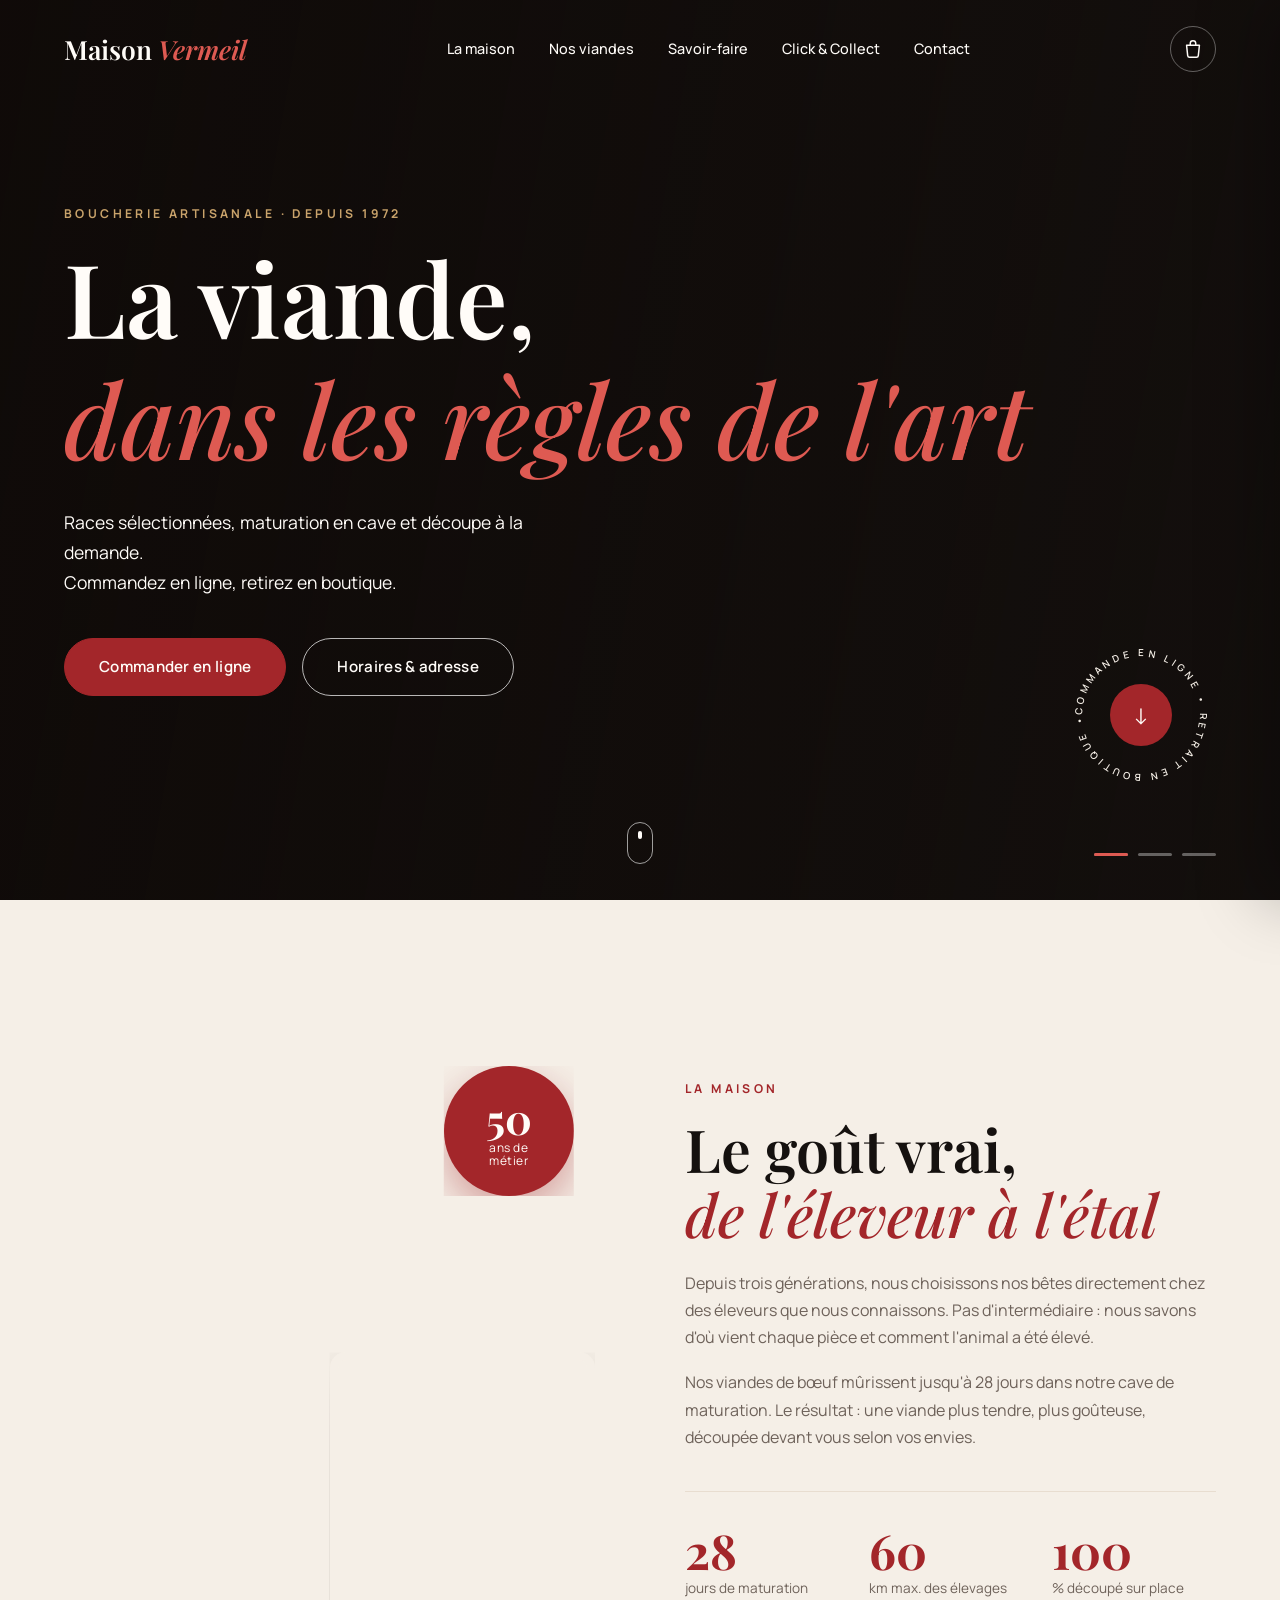
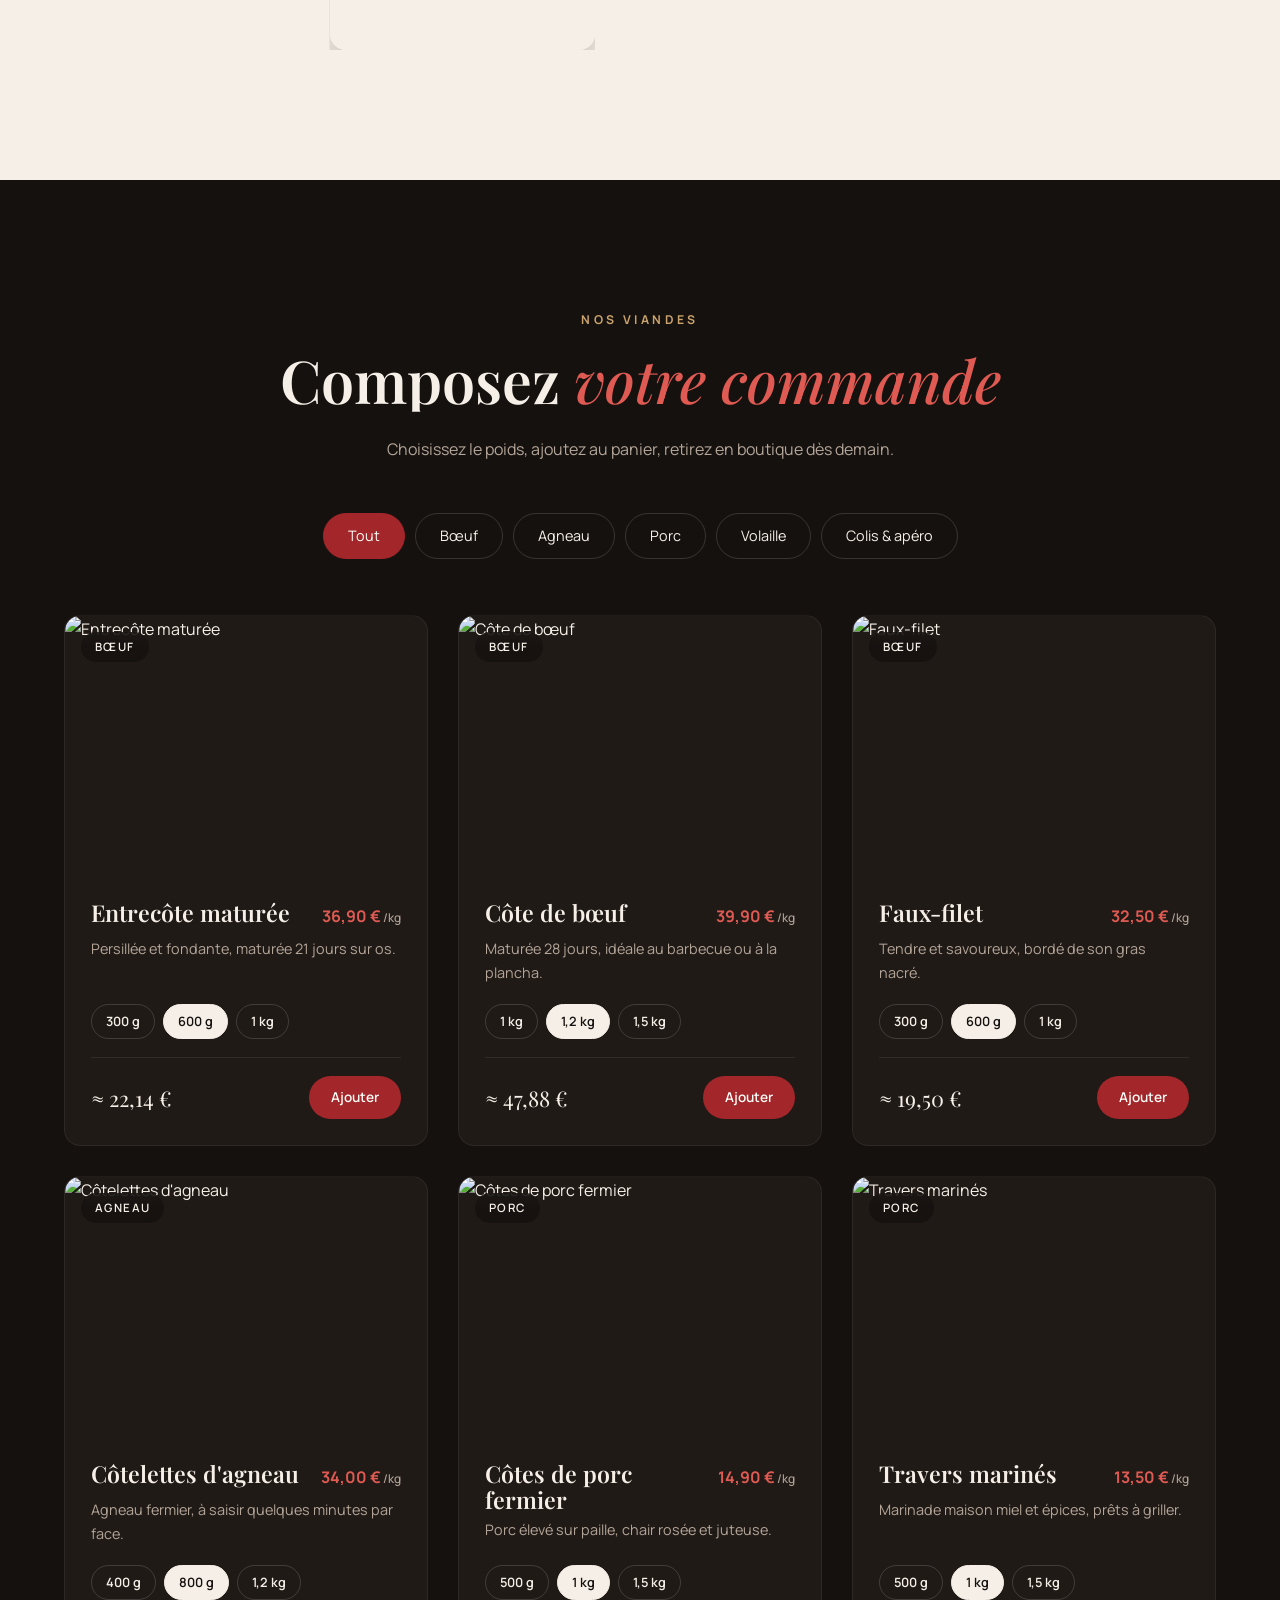
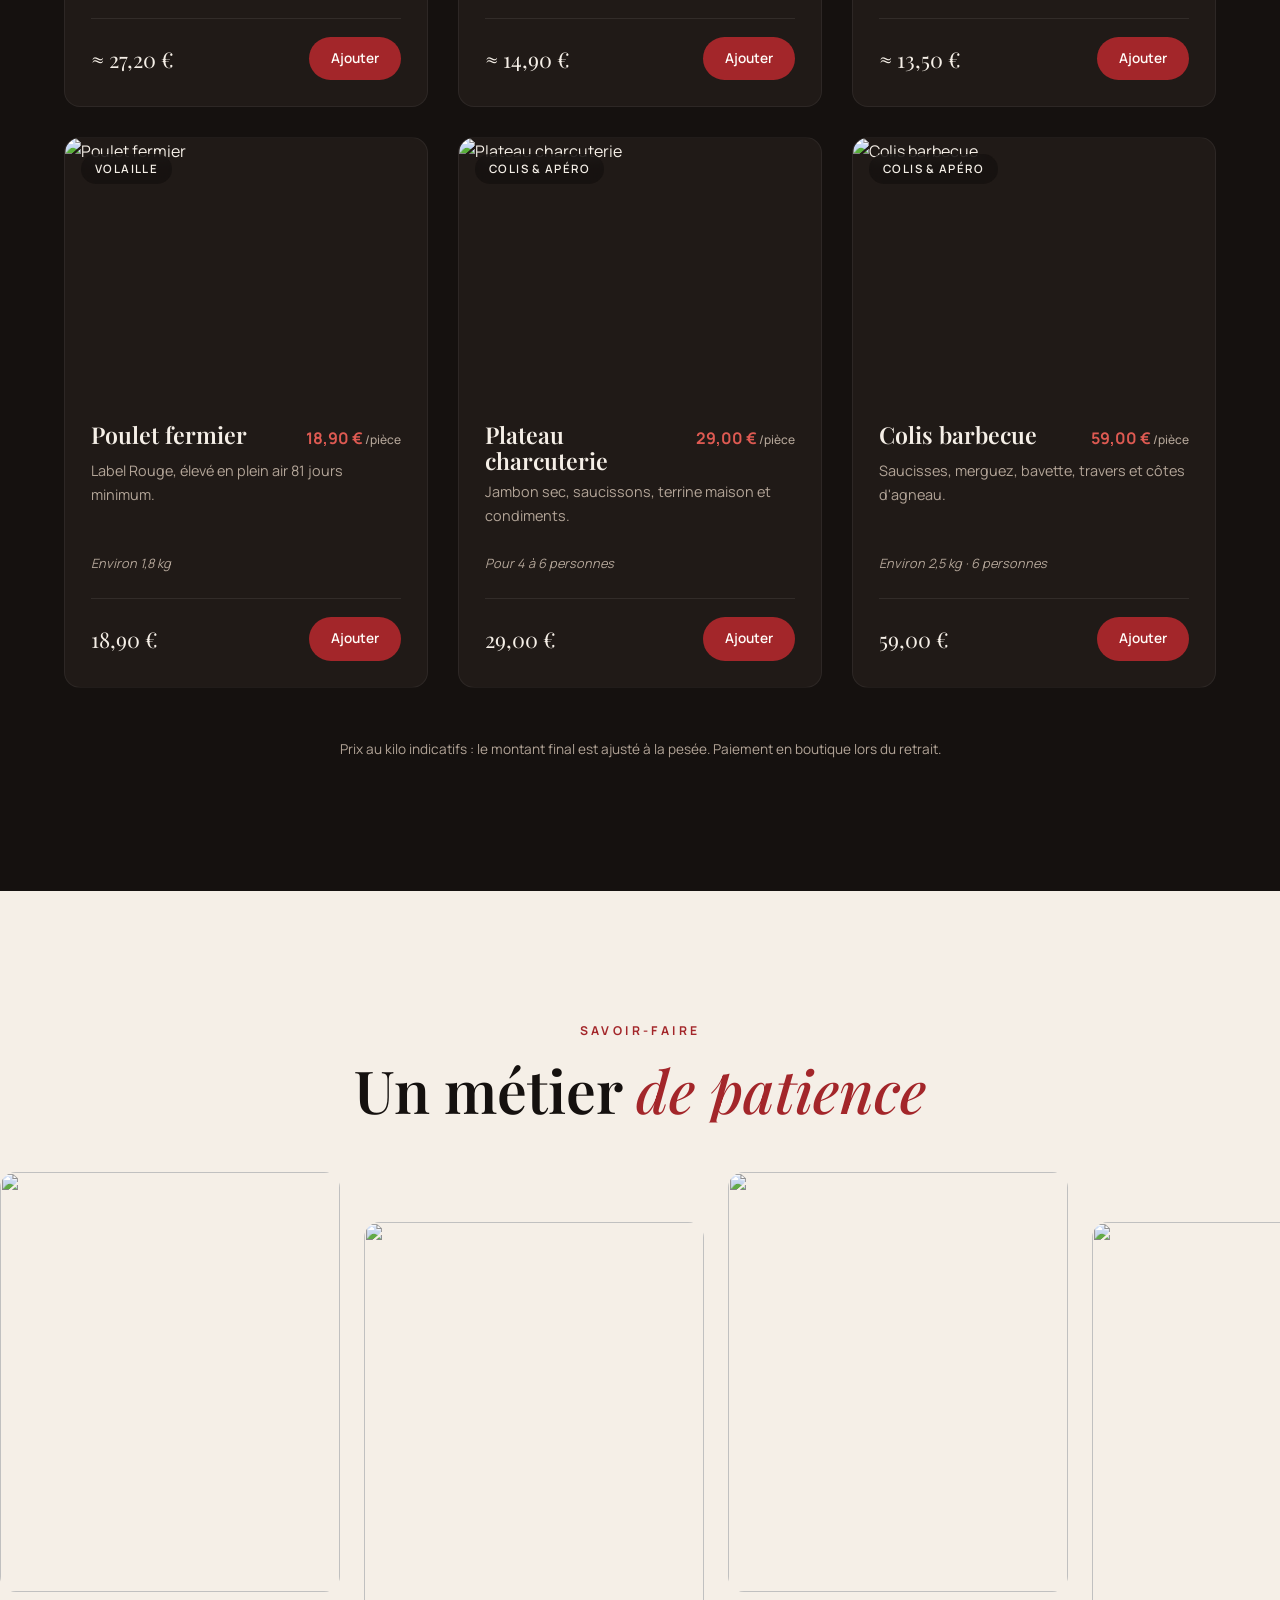
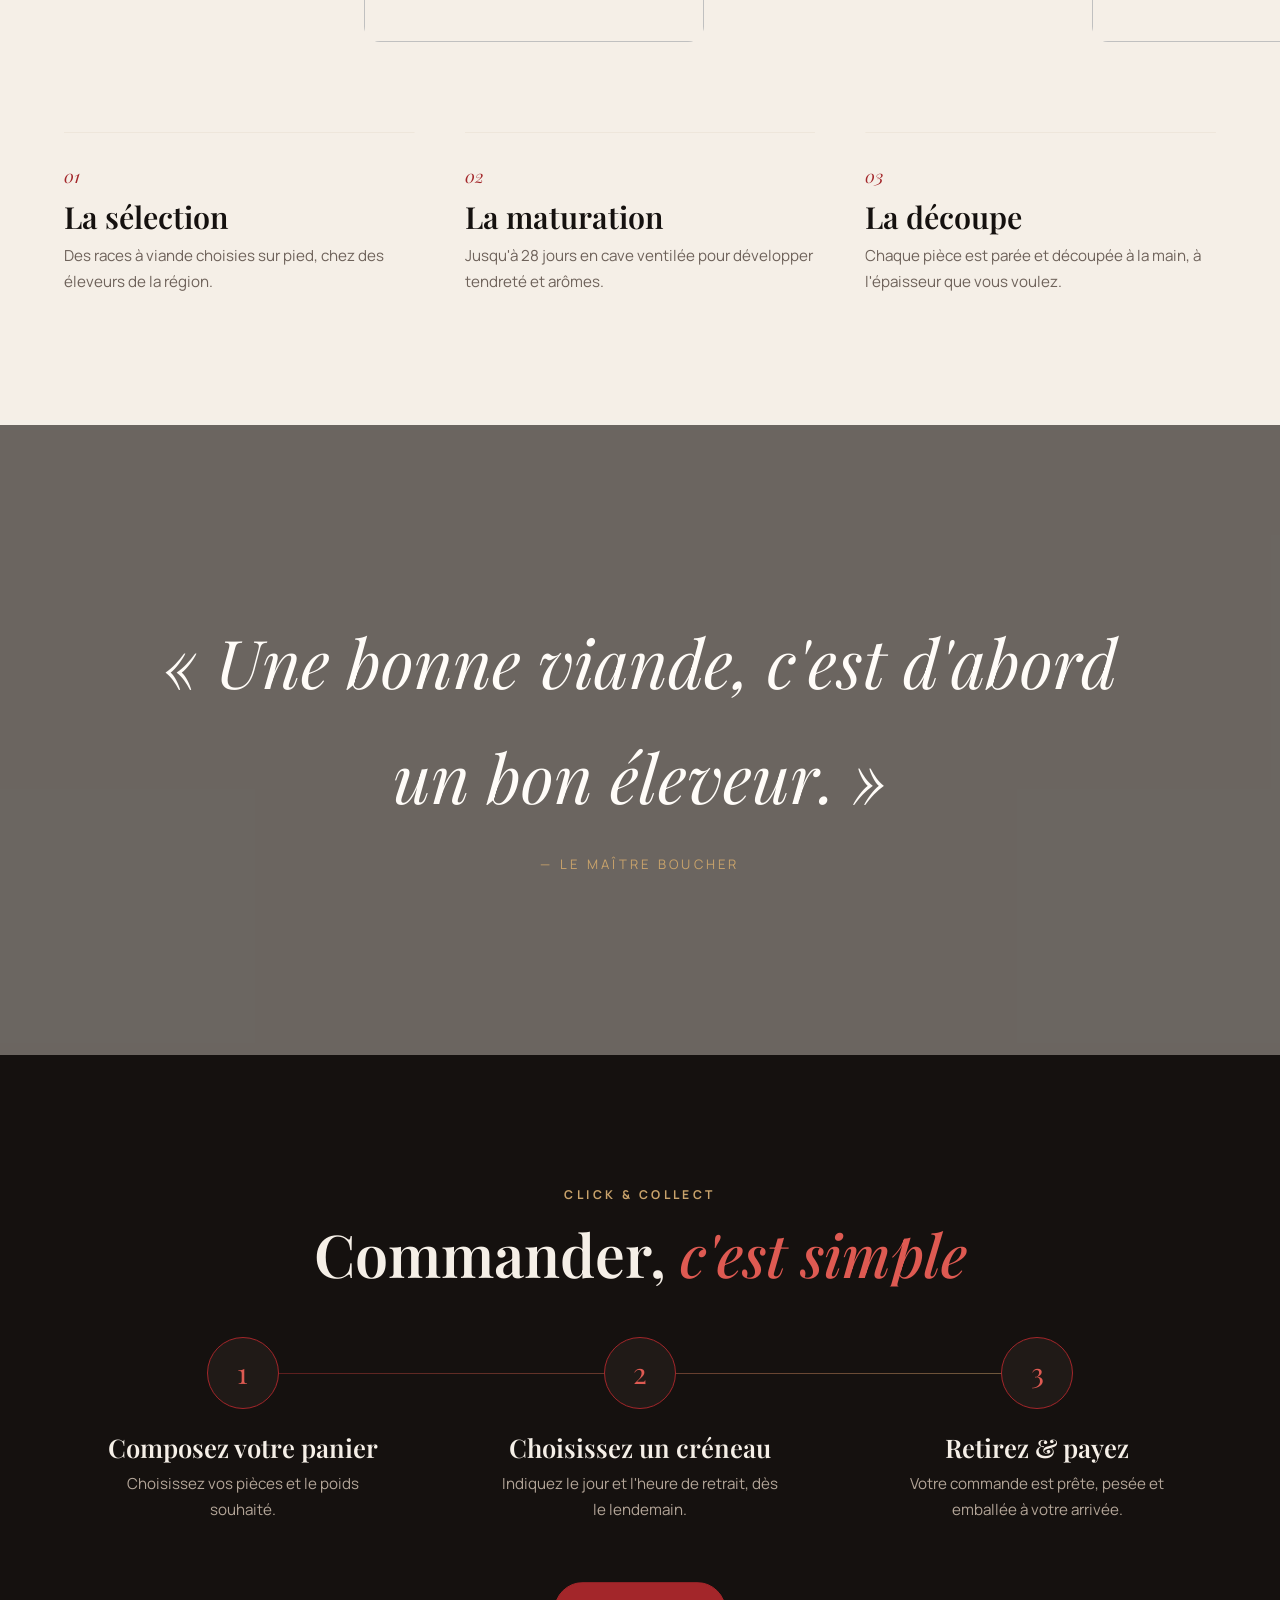
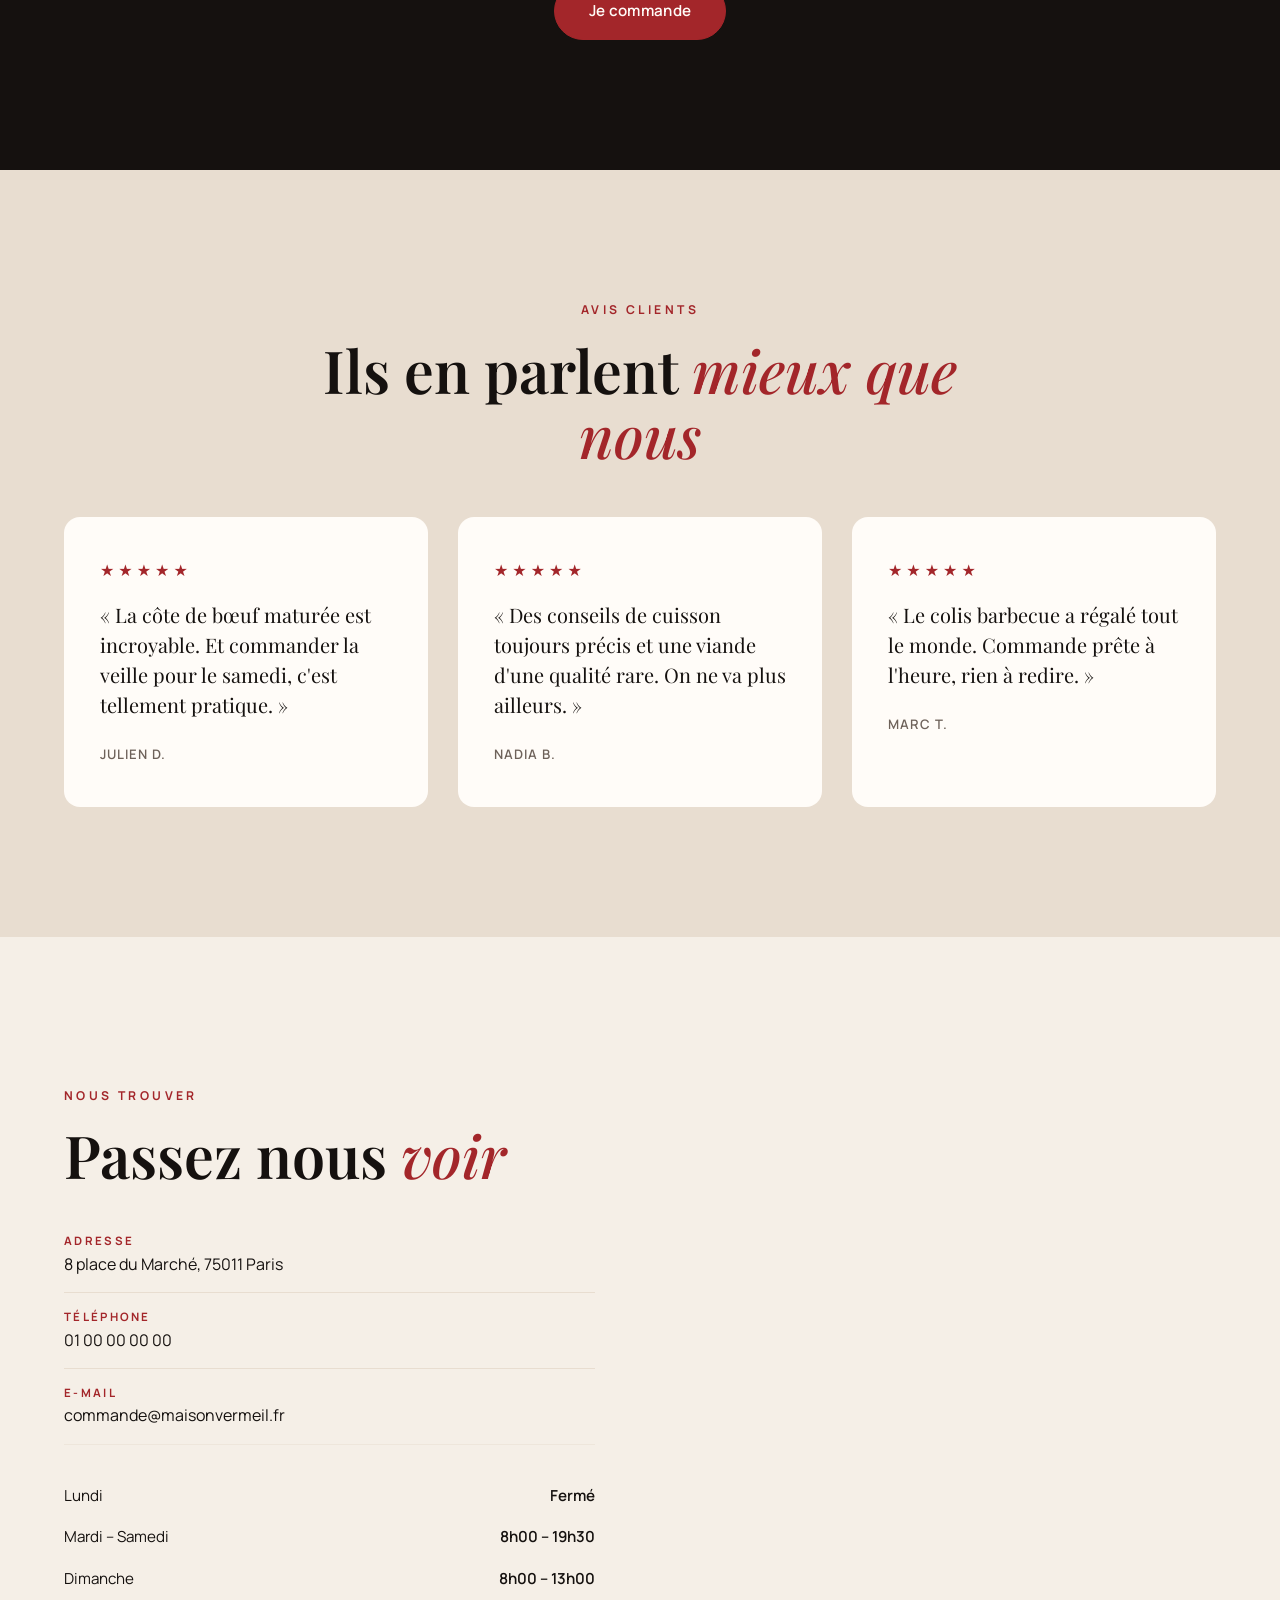
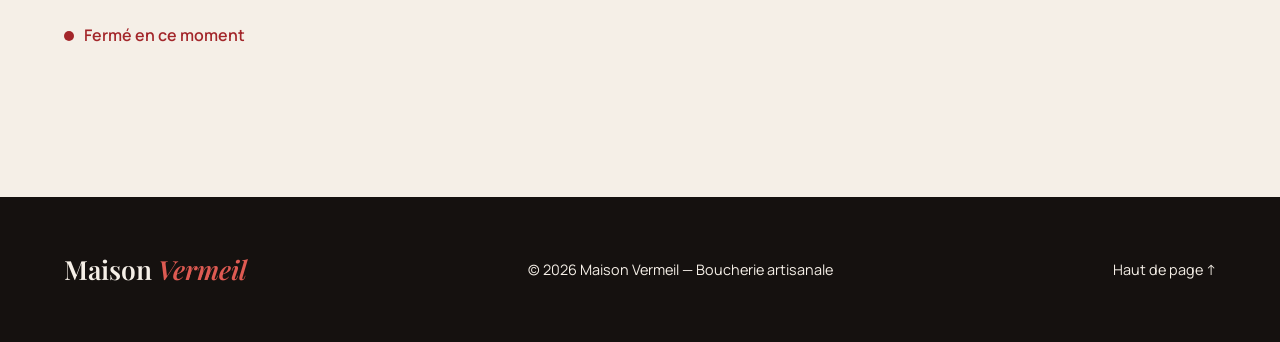
==== commit 662ade84: "Comptes clients et espace admin" ====
--- a/index.html
+++ b/index.html
@@ -32,6 +32,9 @@
       <a href="#contact">Contact</a>
     </nav>
     <div class="nav-actions">
+      <button class="cart-btn account-btn" id="accountBtn" aria-label="Se connecter">
+        <svg viewBox="0 0 24 24" width="21" height="21" fill="none" stroke="currentColor" stroke-width="1.6" stroke-linecap="round" stroke-linejoin="round"><circle cx="12" cy="8" r="4"/><path d="M4 21a8 8 0 0 1 16 0"/></svg>
+      </button>
       <button class="cart-btn" id="cartBtn" aria-label="Ouvrir le panier">
         <svg viewBox="0 0 24 24" width="22" height="22" fill="none" stroke="currentColor" stroke-width="1.6" stroke-linecap="round" stroke-linejoin="round"><path d="M5 8h14l-1.2 11.2a2 2 0 0 1-2 1.8H8.2a2 2 0 0 1-2-1.8L5 8Z"/><path d="M9 8V6a3 3 0 0 1 6 0v2"/></svg>
         <span class="cart-count" id="cartCount">0</span>
@@ -297,18 +300,19 @@
       <button class="back-link" id="backToCart">← Retour au panier</button>
       <form id="orderForm" novalidate>
         <input type="checkbox" name="botcheck" class="hp" tabindex="-1" autocomplete="off">
+        <p class="checkout-hint" id="checkoutHint">Vous avez un compte ? <button type="button" class="link-btn" id="checkoutLogin">Connectez-vous</button> pour retrouver vos commandes.</p>
         <div class="field">
           <label for="nom">Nom et prénom</label>
-          <input type="text" id="nom" name="nom" required autocomplete="name">
+          <input type="text" id="nom" name="nom" required maxlength="100" autocomplete="name">
         </div>
         <div class="field-row">
           <div class="field">
             <label for="telephone">Téléphone</label>
-            <input type="tel" id="telephone" name="telephone" required pattern="[0-9 +.\-]{10,}" autocomplete="tel">
+            <input type="tel" id="telephone" name="telephone" required pattern="[0-9 +.\-]{10,20}" maxlength="20" autocomplete="tel">
           </div>
           <div class="field">
             <label for="email">E-mail</label>
-            <input type="email" id="email" name="email" required autocomplete="email">
+            <input type="email" id="email" name="email" required maxlength="150" autocomplete="email">
           </div>
         </div>
         <div class="field-row">
@@ -325,7 +329,7 @@
         </div>
         <div class="field">
           <label for="remarques">Remarques <small>(découpe, épaisseur…)</small></label>
-          <textarea id="remarques" name="remarques" rows="3"></textarea>
+          <textarea id="remarques" name="remarques" rows="3" maxlength="1000"></textarea>
         </div>
         <div class="cart-total"><span>Total estimé</span><strong id="checkoutTotal">0,00 €</strong></div>
         <button type="submit" class="btn btn-full" id="submitOrder"><span>Envoyer ma commande</span></button>
@@ -347,8 +351,115 @@
     </div>
   </aside>
 
+  <!-- ===== ESPACE CLIENT (fenêtre) ===== -->
+  <div class="modal-overlay" id="accountOverlay"></div>
+  <div class="modal" id="account" role="dialog" aria-modal="true" aria-label="Espace client" aria-hidden="true">
+    <button class="cart-close modal-close" id="accountClose" aria-label="Fermer">×</button>
+
+    <!-- Connexion -->
+    <div class="modal-view" data-view="login">
+      <h3>Espace client</h3>
+      <div class="tabs">
+        <button type="button" class="active">Connexion</button>
+        <button type="button" data-go="signup">Inscription</button>
+      </div>
+      <form id="loginForm" novalidate>
+        <div class="field">
+          <label for="loginId">Pseudo ou e-mail</label>
+          <input type="text" id="loginId" required autocomplete="username">
+        </div>
+        <div class="field">
+          <label for="loginPassword">Mot de passe</label>
+          <input type="password" id="loginPassword" required autocomplete="current-password">
+        </div>
+        <p class="form-link"><button type="button" class="link-btn" data-go="forgot">Mot de passe oublié ?</button></p>
+        <button type="submit" class="btn btn-full"><span>Se connecter</span></button>
+        <p class="form-error" role="alert"></p>
+      </form>
+    </div>
+
+    <!-- Inscription -->
+    <div class="modal-view" data-view="signup">
+      <h3>Espace client</h3>
+      <div class="tabs">
+        <button type="button" data-go="login">Connexion</button>
+        <button type="button" class="active">Inscription</button>
+      </div>
+      <form id="signupForm" novalidate>
+        <div class="field">
+          <label for="signupPseudo">Pseudo <small>(3 à 20 caractères)</small></label>
+          <input type="text" id="signupPseudo" required pattern="[A-Za-z0-9_.\-]{3,20}" maxlength="20" autocomplete="username" title="Lettres, chiffres, point, tiret ou underscore">
+        </div>
+        <div class="field">
+          <label for="signupEmail">E-mail</label>
+          <input type="email" id="signupEmail" required maxlength="150" autocomplete="email">
+        </div>
+        <div class="field">
+          <label for="signupPhone">Téléphone</label>
+          <input type="tel" id="signupPhone" required pattern="[0-9 +.\-]{10,20}" maxlength="20" autocomplete="tel">
+        </div>
+        <div class="field">
+          <label for="signupPassword">Mot de passe <small>(8 caractères min.)</small></label>
+          <input type="password" id="signupPassword" required minlength="8" autocomplete="new-password">
+        </div>
+        <button type="submit" class="btn btn-full"><span>Créer mon compte</span></button>
+        <p class="form-error" role="alert"></p>
+        <p class="form-success" role="status"></p>
+      </form>
+    </div>
+
+    <!-- Mot de passe oublié -->
+    <div class="modal-view" data-view="forgot">
+      <h3>Mot de passe oublié</h3>
+      <p class="modal-text">Entrez l'e-mail de votre compte : nous vous envoyons un lien pour choisir un nouveau mot de passe.</p>
+      <form id="forgotForm" novalidate>
+        <div class="field">
+          <label for="forgotEmail">E-mail</label>
+          <input type="email" id="forgotEmail" required autocomplete="email">
+        </div>
+        <button type="submit" class="btn btn-full"><span>Envoyer le lien</span></button>
+        <p class="form-error" role="alert"></p>
+        <p class="form-success" role="status"></p>
+      </form>
+      <p class="form-link form-link-center"><button type="button" class="link-btn" data-go="login">← Retour à la connexion</button></p>
+    </div>
+
+    <!-- Nouveau mot de passe (après le lien reçu par e-mail) -->
+    <div class="modal-view" data-view="reset">
+      <h3>Nouveau mot de passe</h3>
+      <form id="resetForm" novalidate>
+        <div class="field">
+          <label for="resetPassword">Mot de passe <small>(8 caractères min.)</small></label>
+          <input type="password" id="resetPassword" required minlength="8" autocomplete="new-password">
+        </div>
+        <button type="submit" class="btn btn-full"><span>Enregistrer</span></button>
+        <p class="form-error" role="alert"></p>
+        <p class="form-success" role="status"></p>
+      </form>
+    </div>
+
+    <!-- Profil + historique -->
+    <div class="modal-view" data-view="profile">
+      <p class="eyebrow">Mon compte</p>
+      <h3>Bonjour <em id="profilePseudo"></em></h3>
+      <ul class="profile-info">
+        <li><span>E-mail</span><b id="profileEmail"></b></li>
+        <li><span>Téléphone</span><b id="profilePhone"></b></li>
+      </ul>
+      <h4>Mes commandes</h4>
+      <div class="order-history" id="orderHistory"></div>
+      <div class="profile-actions">
+        <a href="admin.html" class="btn btn-small" id="adminLink" hidden>Espace admin</a>
+        <button type="button" class="btn btn-small btn-outline" id="logoutBtn">Se déconnecter</button>
+      </div>
+    </div>
+  </div>
+
   <div class="toast" id="toast" role="status"></div>
 
+  <script src="https://cdn.jsdelivr.net/npm/@supabase/supabase-js@2.116.0/dist/umd/supabase.min.js"></script>
+  <script src="config.js"></script>
+  <script src="account.js"></script>
   <script src="script.js"></script>
 </body>
 </html>
--- a/style.css
+++ b/style.css
@@ -145,7 +145,7 @@
 }
 .nav-links a:hover::after { transform: scaleX(1); transform-origin: left; }
 
-.nav-actions { display: flex; align-items: center; gap: 22px; position: relative; z-index: 110; }
+.nav-actions { display: flex; align-items: center; gap: 12px; position: relative; z-index: 110; }
 .cart-btn {
   position: relative;
   width: 46px; height: 46px;
@@ -713,6 +713,90 @@
   .back-link { margin-left: 22px; }
 }
 
+/* ===== ESPACE CLIENT ===== */
+.account-btn.logged::after {
+  content: '';
+  position: absolute;
+  right: 1px; bottom: 1px;
+  width: 11px; height: 11px;
+  border-radius: 50%;
+  background: #4caf6a;
+  border: 2px solid var(--ink);
+}
+
+.modal-overlay {
+  position: fixed; inset: 0;
+  z-index: 250;
+  background: rgba(15, 10, 8, .6);
+  backdrop-filter: blur(4px);
+  opacity: 0;
+  pointer-events: none;
+  transition: opacity .4s var(--ease);
+}
+.modal-overlay.open { opacity: 1; pointer-events: auto; }
+.modal {
+  position: fixed;
+  top: 50%; left: 50%;
+  z-index: 260;
+  width: min(480px, 92vw);
+  max-height: 90vh;
+  overflow-y: auto;
+  padding: 42px 38px 36px;
+  border-radius: 20px;
+  background: var(--bone);
+  color: var(--ink);
+  box-shadow: 0 40px 80px rgba(0, 0, 0, .35);
+  opacity: 0;
+  pointer-events: none;
+  transform: translate(-50%, -46%) scale(.96);
+  transition: opacity .4s var(--ease), transform .5s var(--ease);
+}
+.modal.open { opacity: 1; pointer-events: auto; transform: translate(-50%, -50%) scale(1); }
+.modal-close { position: absolute; top: 14px; right: 14px; }
+.modal-view { display: none; }
+.modal-view.active { display: block; animation: stepIn .5s var(--ease); }
+.modal h3 { font-size: 2rem; margin-bottom: 8px; }
+.modal h3 em { font-style: italic; font-weight: 500; color: var(--red); }
+.modal h4 { font-family: var(--serif); font-size: 1.35rem; margin-bottom: 14px; }
+.modal-text { font-size: .92rem; color: var(--text-soft); margin-bottom: 22px; }
+.modal .form-error:empty, .modal .form-success:empty { display: none; }
+
+.tabs { display: flex; padding: 4px; margin: 18px 0 24px; border-radius: 50px; background: var(--bone-dark); }
+.tabs button { flex: 1; padding: 10px; border-radius: 50px; font-size: .9rem; font-weight: 600; color: var(--text-soft); transition: background .3s, color .3s; }
+.tabs button.active { background: var(--white); color: var(--ink); box-shadow: 0 4px 12px rgba(21, 17, 15, .08); }
+
+.link-btn { color: var(--red); font-size: .85rem; font-weight: 600; text-decoration: underline; text-underline-offset: 3px; }
+.link-btn:hover { color: var(--red-dark); }
+.form-link { text-align: right; margin: -6px 0 18px; }
+.form-link-center { text-align: center; margin: 18px 0 0; }
+.form-success { color: #3f7a4a; font-size: .88rem; margin-top: 12px; }
+.checkout-hint { margin-bottom: 18px; padding: 12px 14px; border-radius: 10px; background: var(--white); font-size: .85rem; color: var(--text-soft); }
+
+.profile-info { list-style: none; margin: 18px 0 28px; }
+.profile-info li { display: flex; justify-content: space-between; gap: 12px; padding: 10px 0; border-bottom: 1px solid var(--bone-dark); font-size: .92rem; }
+.profile-info span { color: var(--text-soft); }
+.profile-info b { font-weight: 600; text-align: right; word-break: break-all; }
+
+.order-history { display: flex; flex-direction: column; gap: 12px; margin-bottom: 26px; }
+.history-card { padding: 16px 18px; border-radius: 14px; background: var(--white); }
+.history-top { display: flex; justify-content: space-between; align-items: center; gap: 10px; }
+.history-date { margin: 4px 0 8px; font-size: .82rem; color: var(--text-soft); }
+.history-card ul { list-style: none; font-size: .88rem; }
+.history-card em { font-style: normal; color: var(--text-soft); }
+.history-total { display: flex; justify-content: space-between; margin-top: 10px; padding-top: 10px; border-top: 1px solid var(--bone-dark); font-size: .88rem; }
+
+.badge { padding: 4px 10px; border-radius: 50px; background: var(--bone-dark); color: var(--text-soft); font-size: .68rem; font-weight: 700; letter-spacing: .08em; text-transform: uppercase; white-space: nowrap; }
+.badge-green { background: rgba(63, 122, 74, .14); color: #3f7a4a; }
+.muted { font-size: .9rem; color: var(--text-soft); }
+
+.profile-actions { display: flex; gap: 10px; flex-wrap: wrap; }
+.btn-outline { background: transparent; color: var(--ink); border-color: var(--bone-dark); }
+.btn-outline:hover { background: var(--ink); color: var(--white); border-color: var(--ink); box-shadow: none; }
+
+@media (max-width: 760px) {
+  .modal { padding: 40px 22px 28px; }
+}
+
 /* Accessibilité : réduit les animations si l'utilisateur le demande */
 @media (prefers-reduced-motion: reduce) {
   *, *::before, *::after { animation: none !important; transition-duration: .01ms !important; }
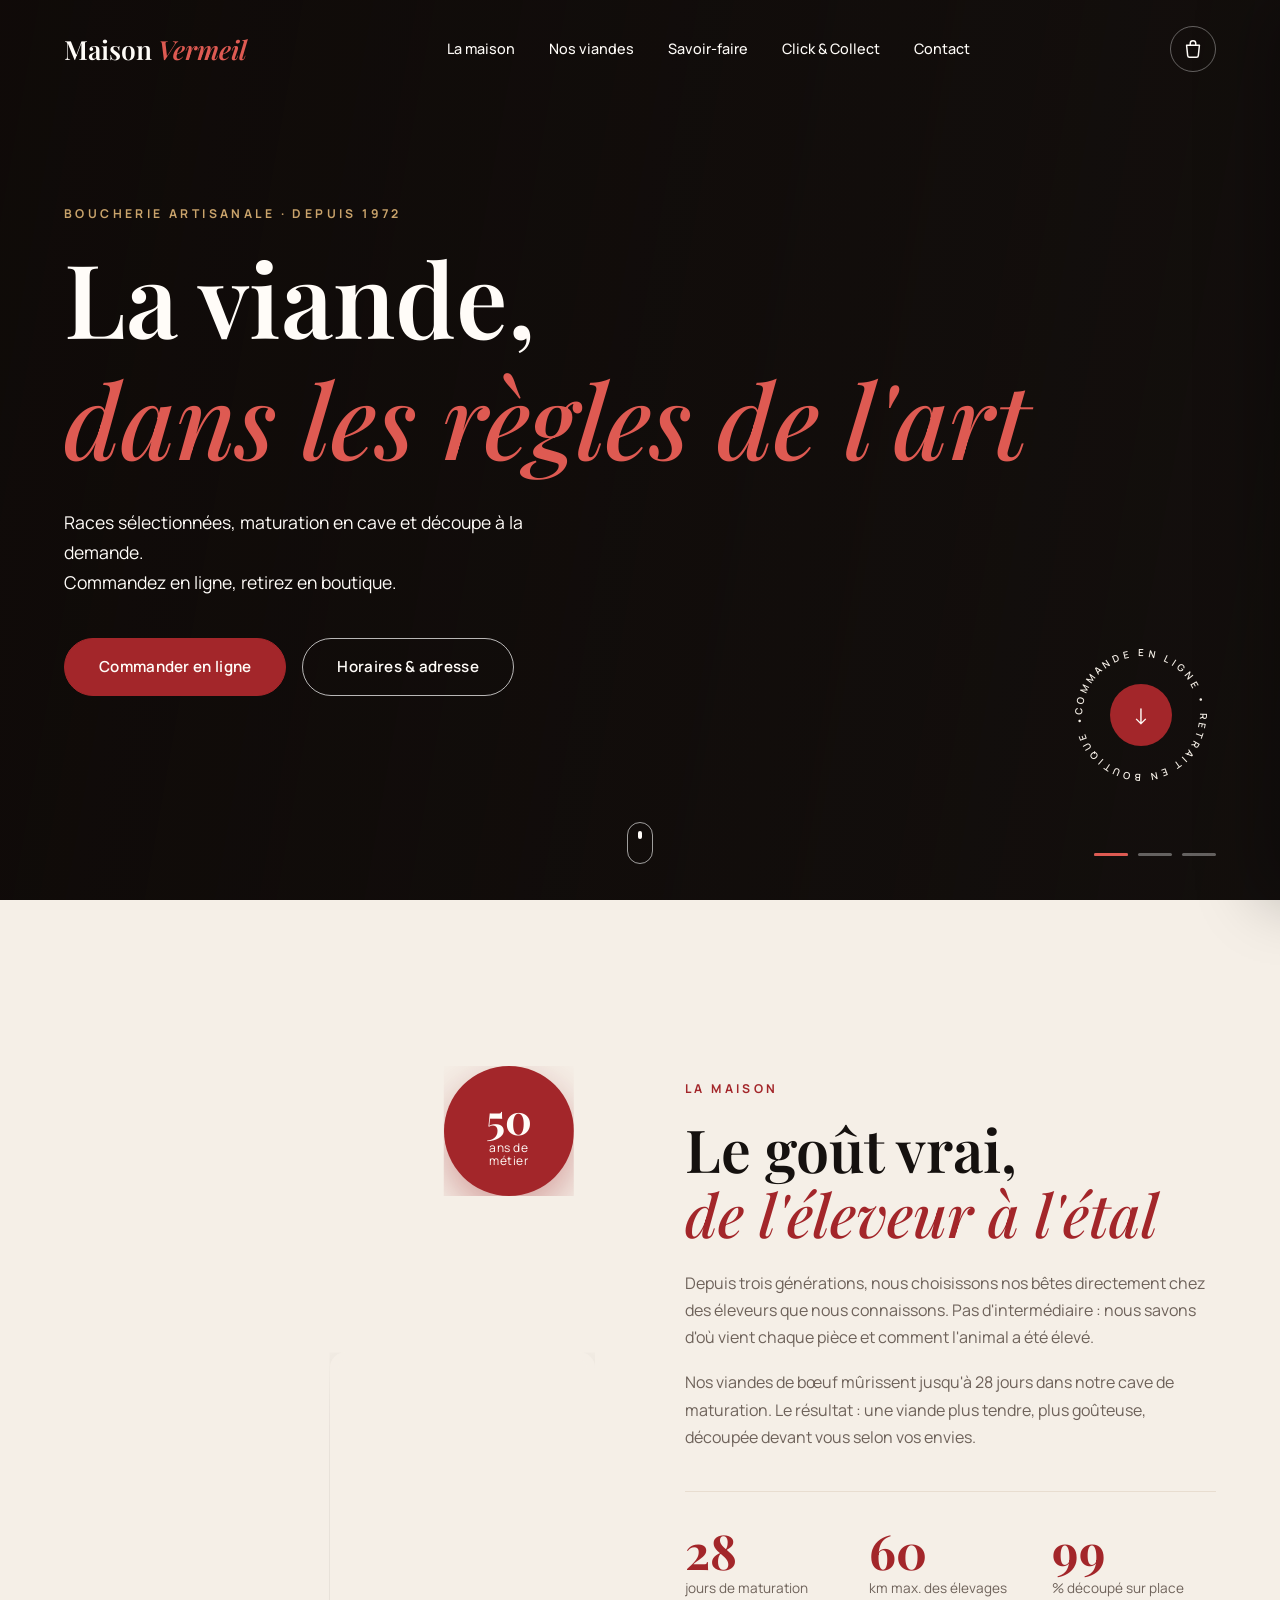
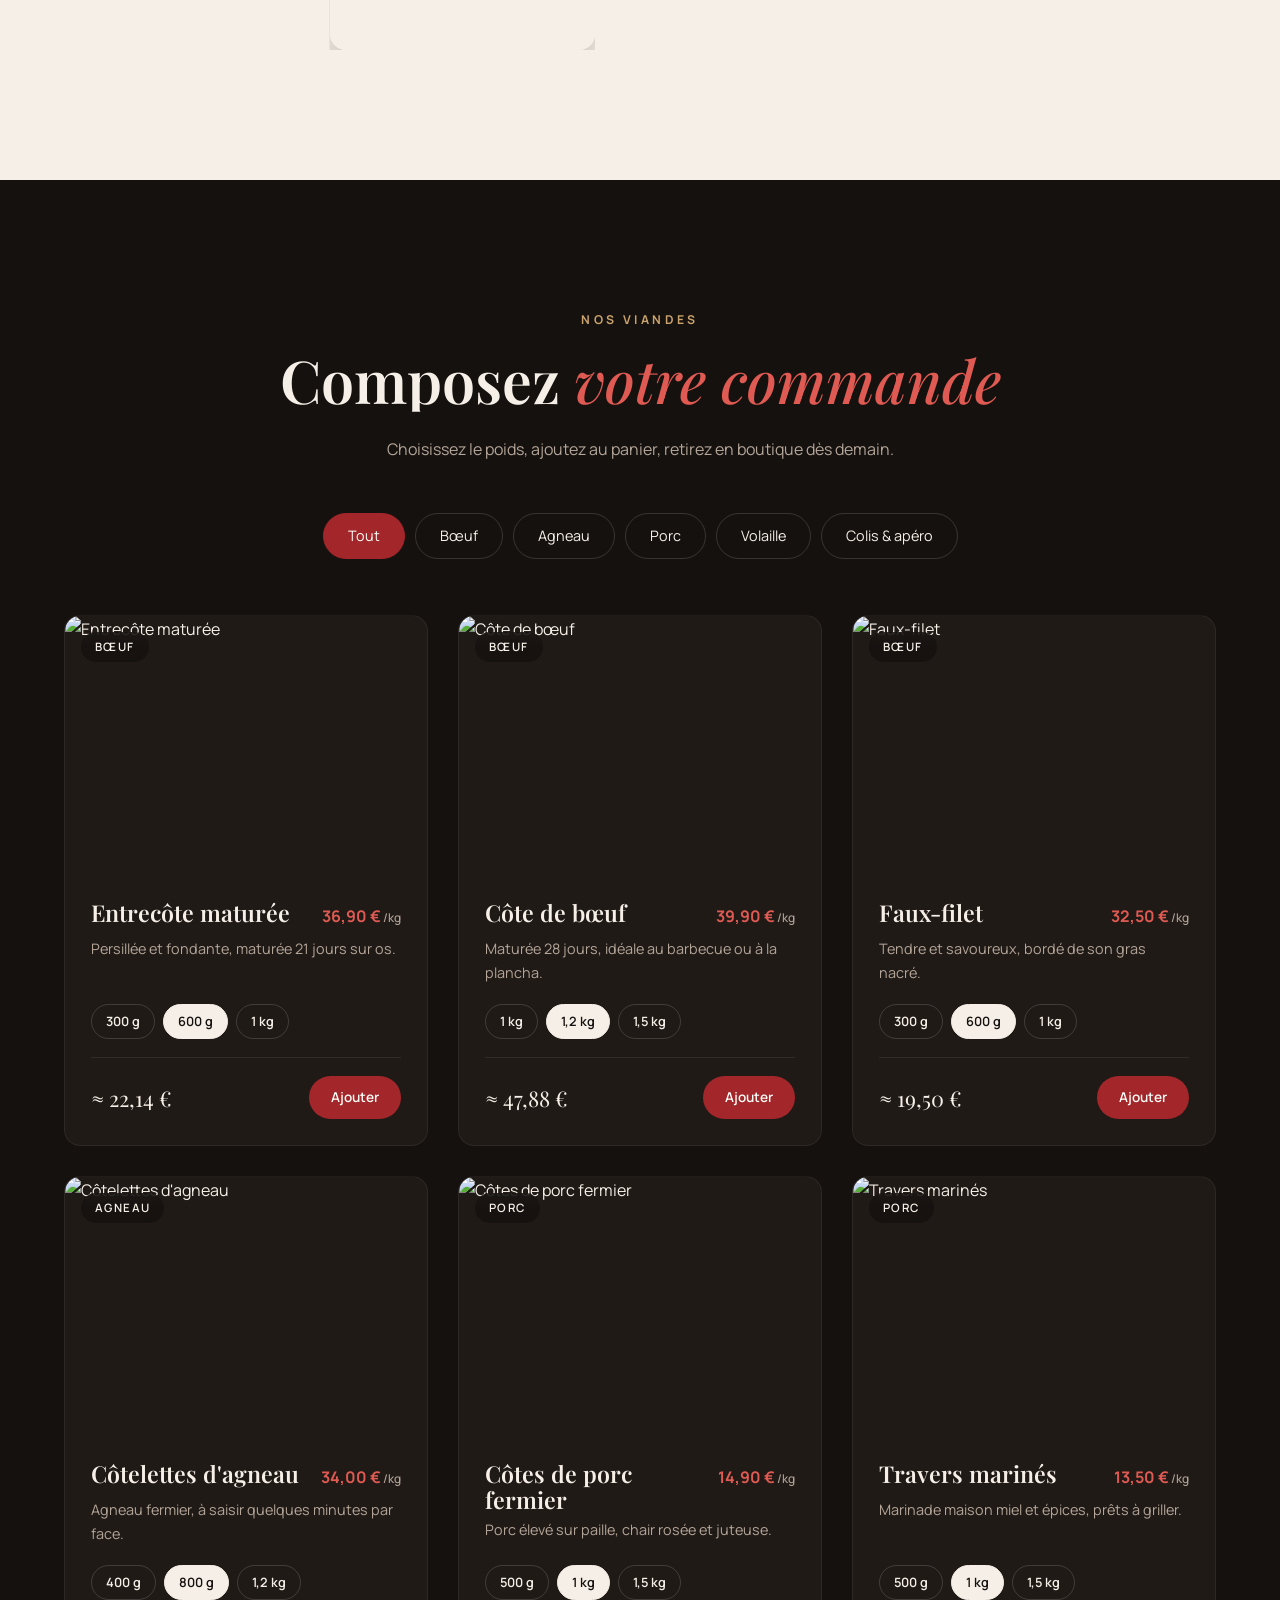
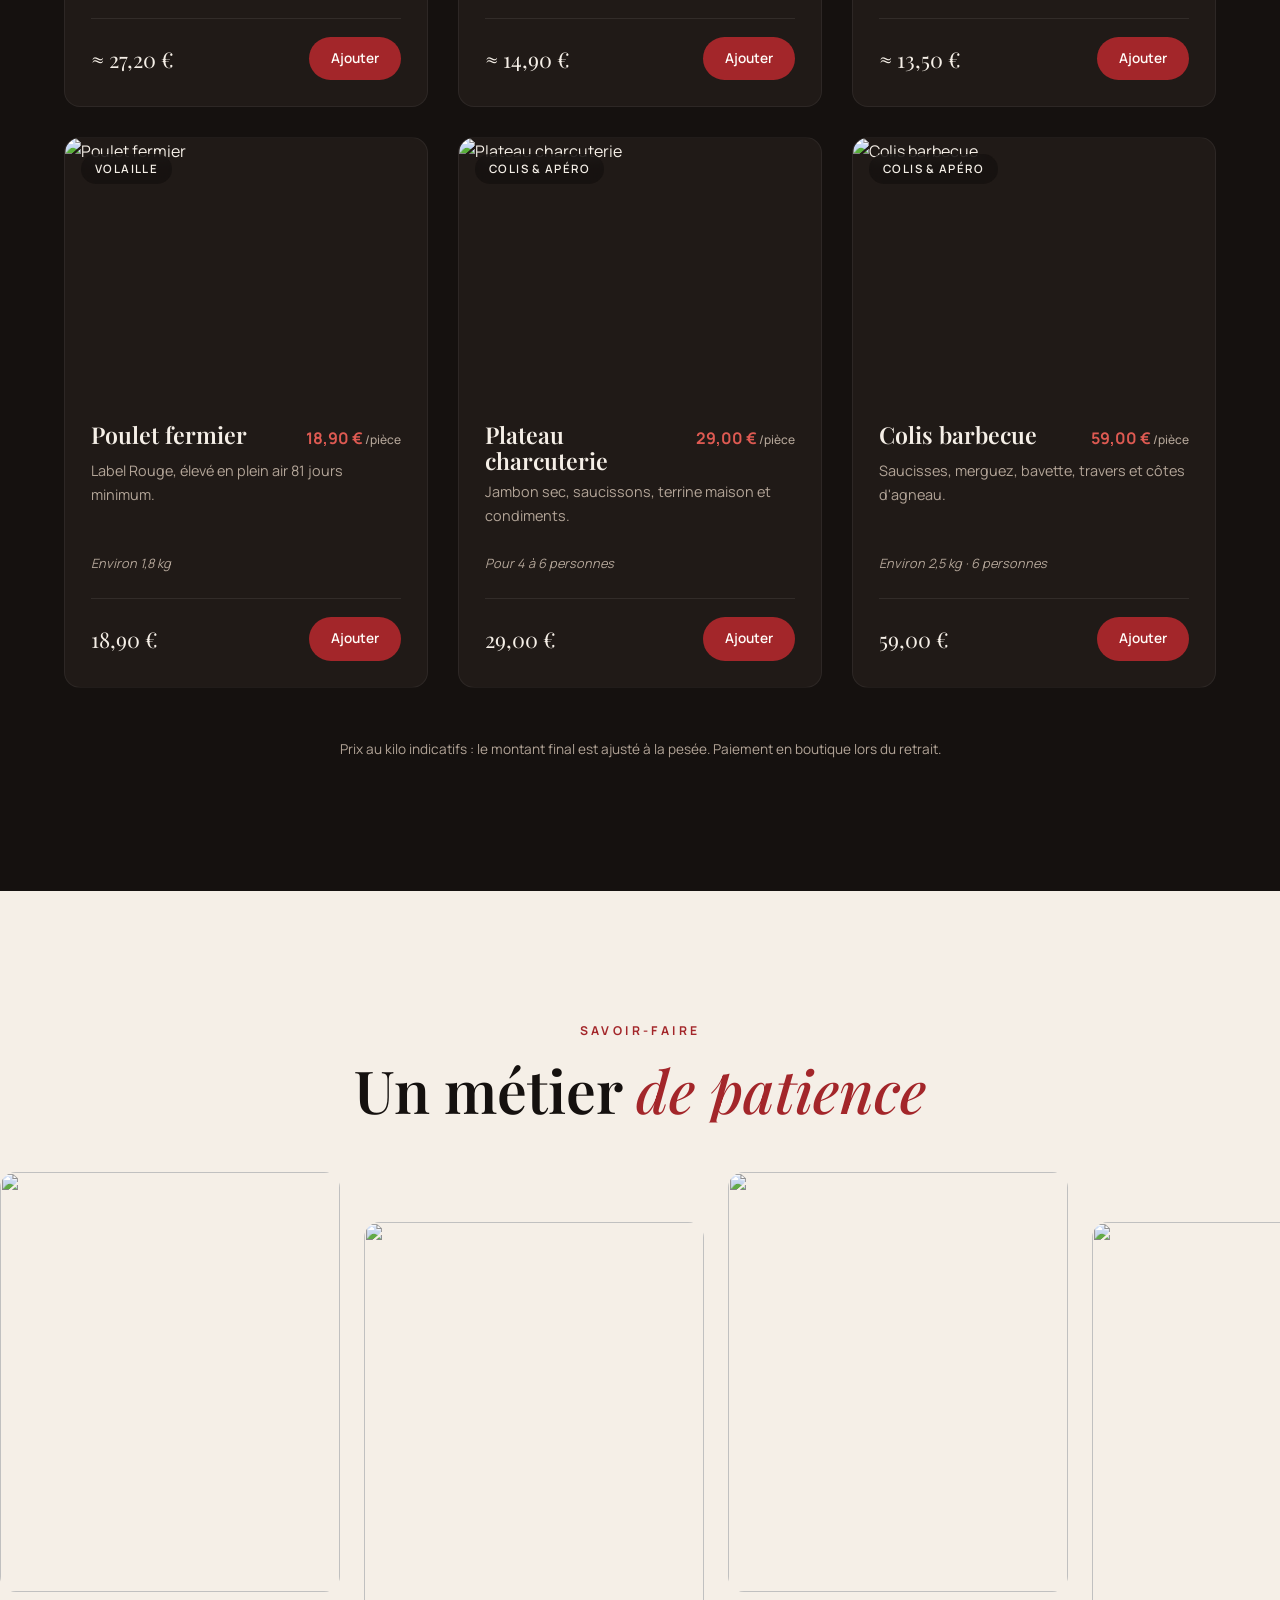
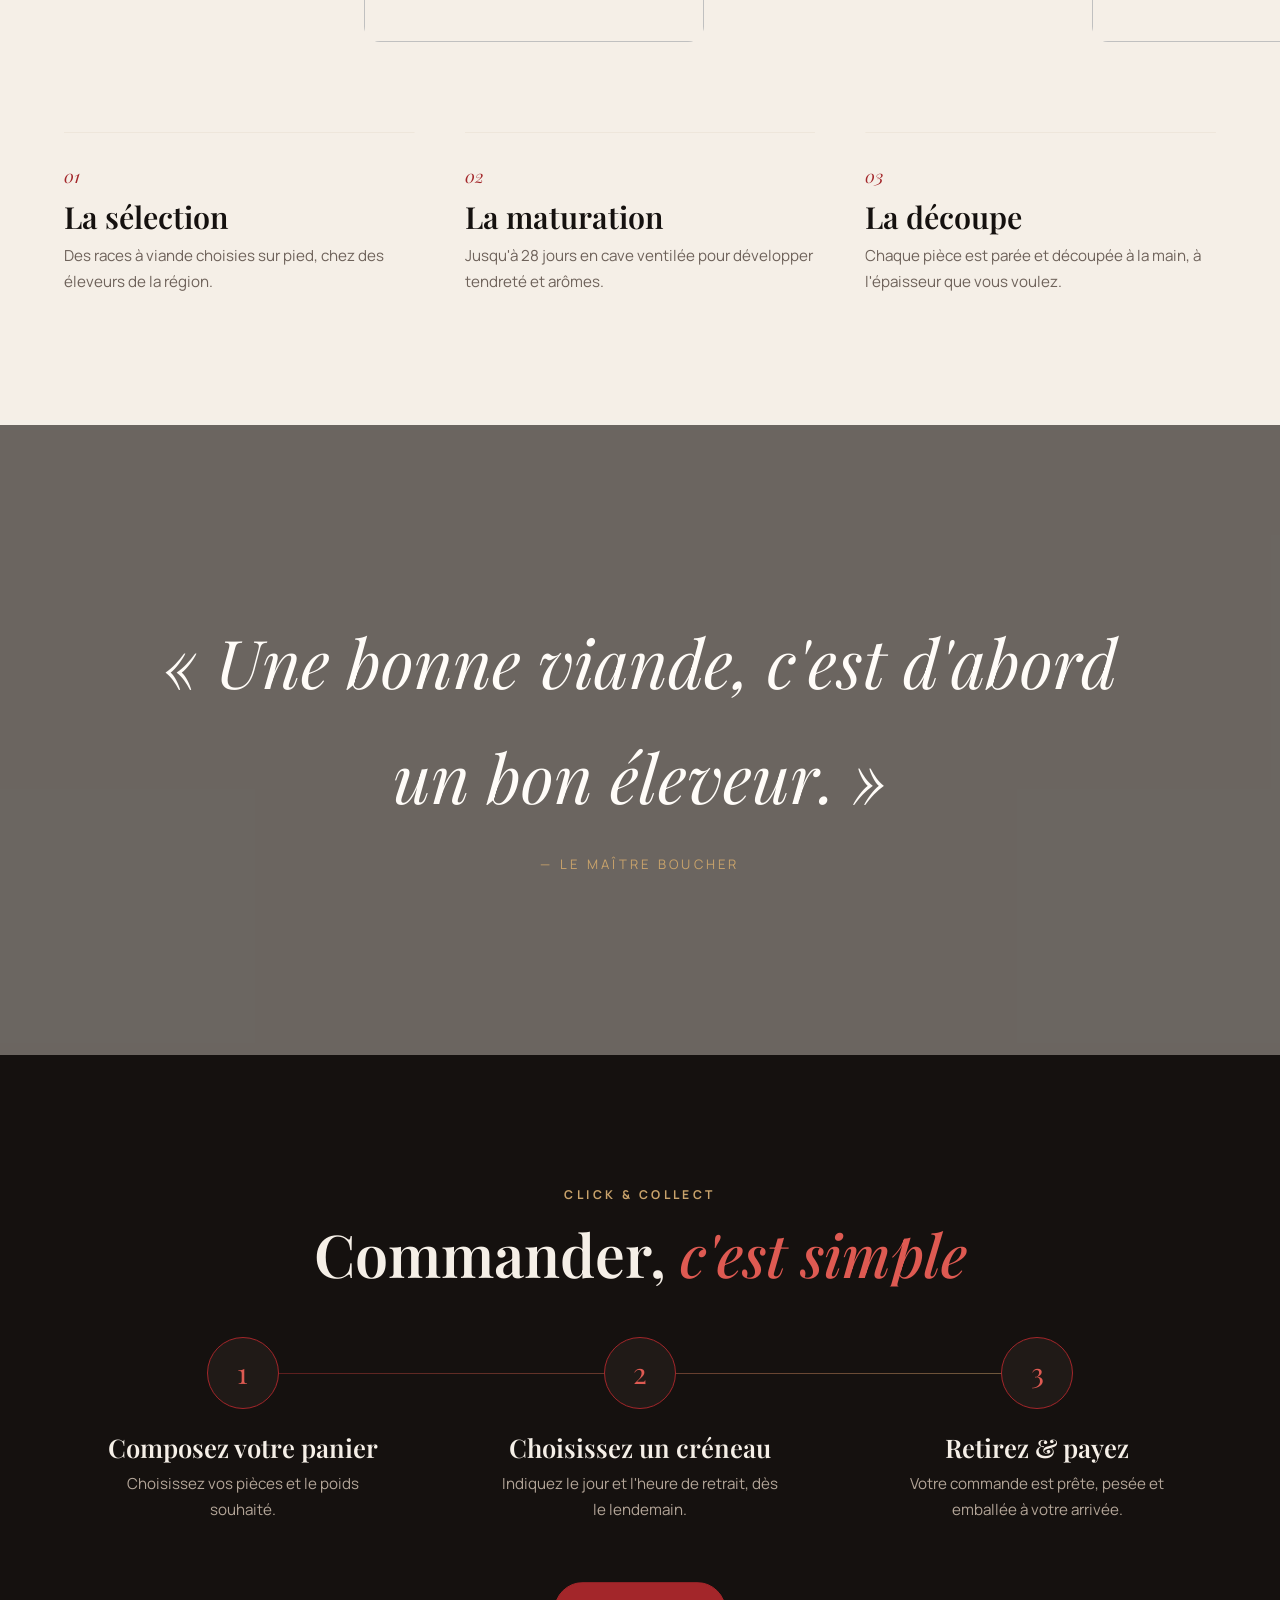
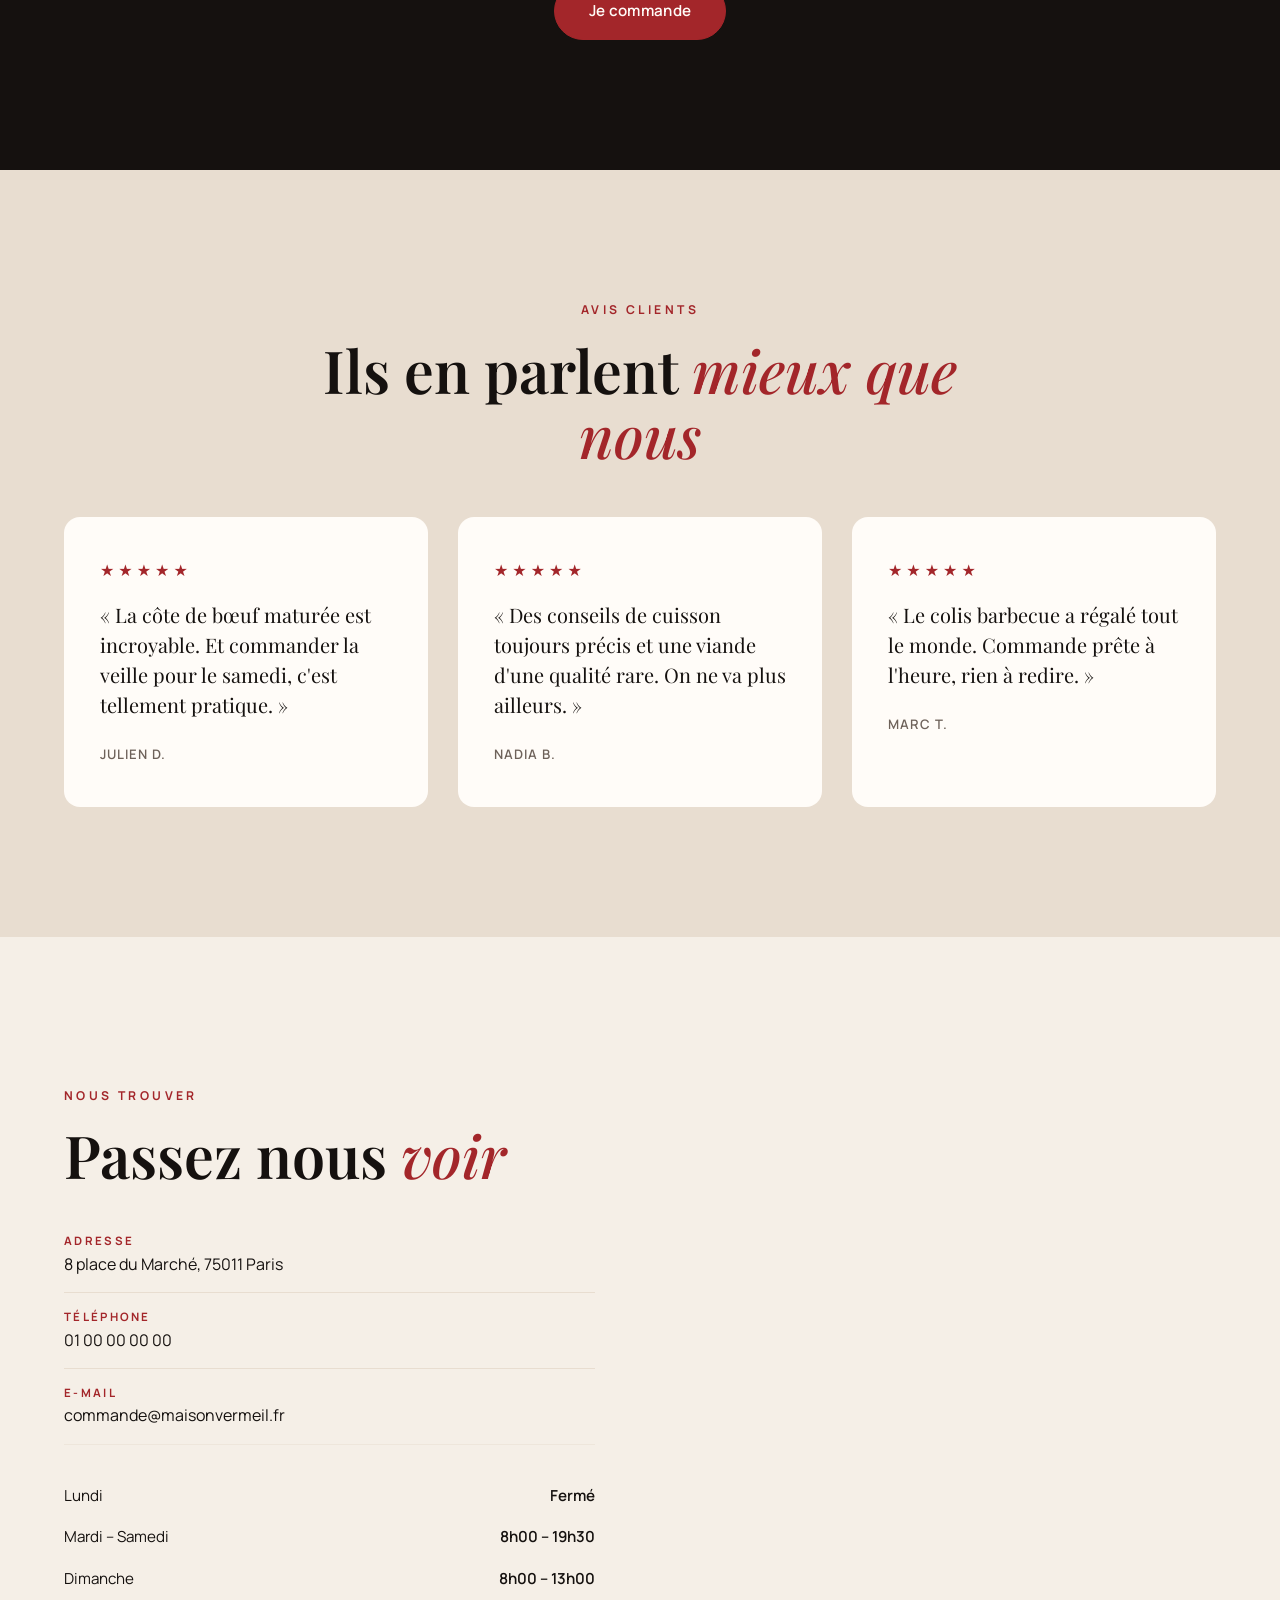
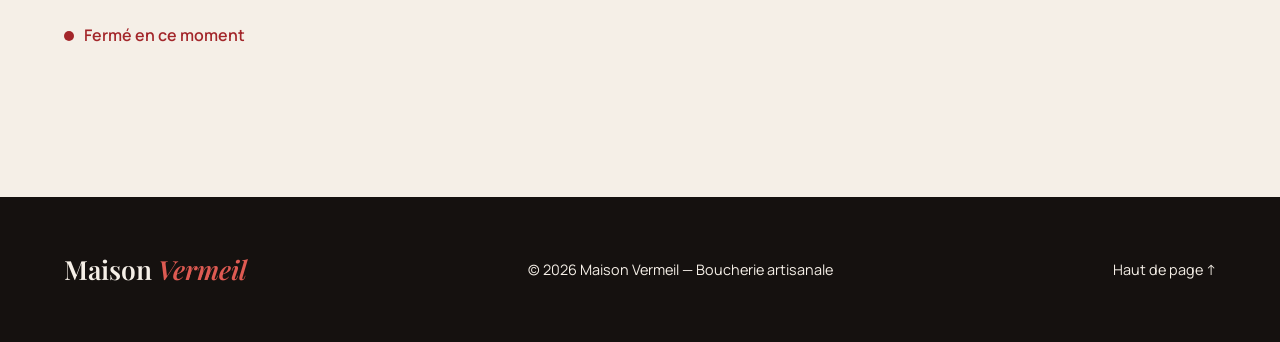
==== commit d19b5de8: "Onglet Préparation dans l'admin" ====
--- a/index.html
+++ b/index.html
@@ -459,6 +459,7 @@
 
   <script src="https://cdn.jsdelivr.net/npm/@supabase/supabase-js@2.116.0/dist/umd/supabase.min.js"></script>
   <script src="config.js"></script>
+  <script src="products.js"></script>
   <script src="account.js"></script>
   <script src="script.js"></script>
 </body>
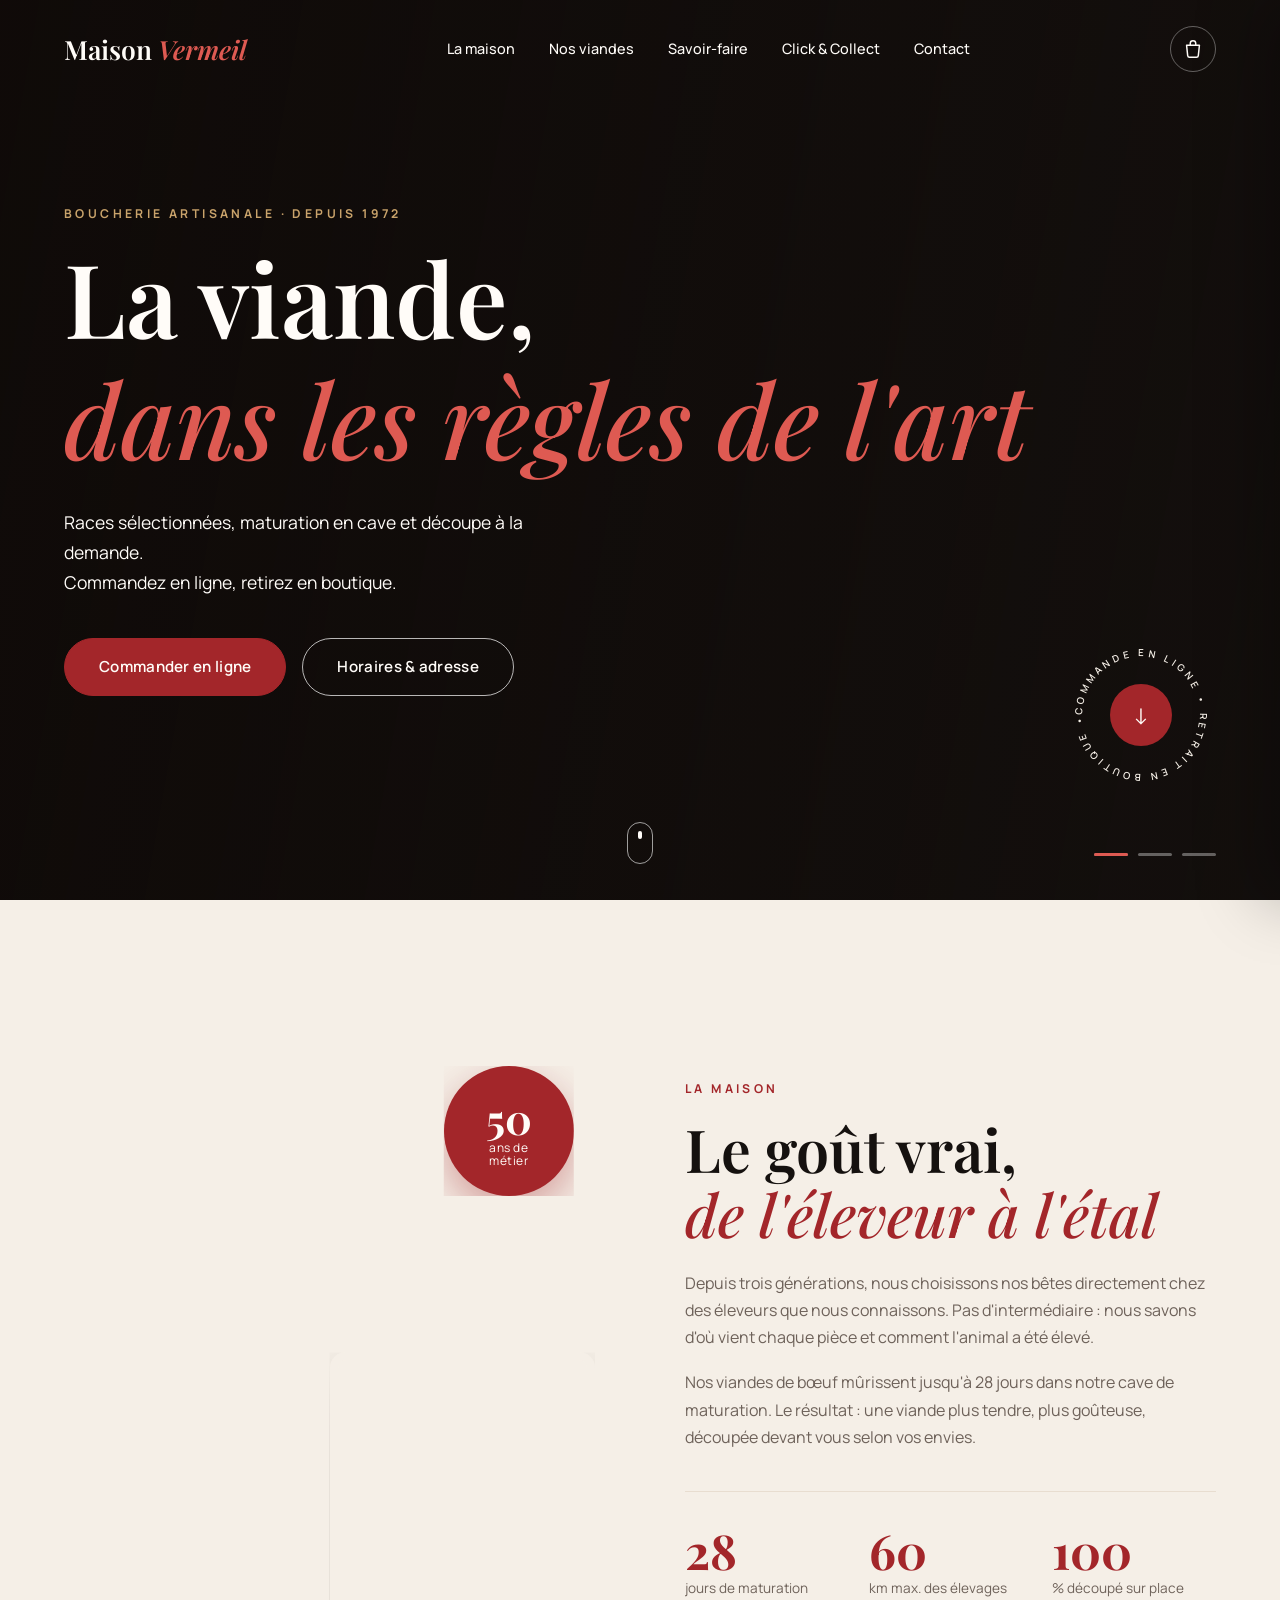
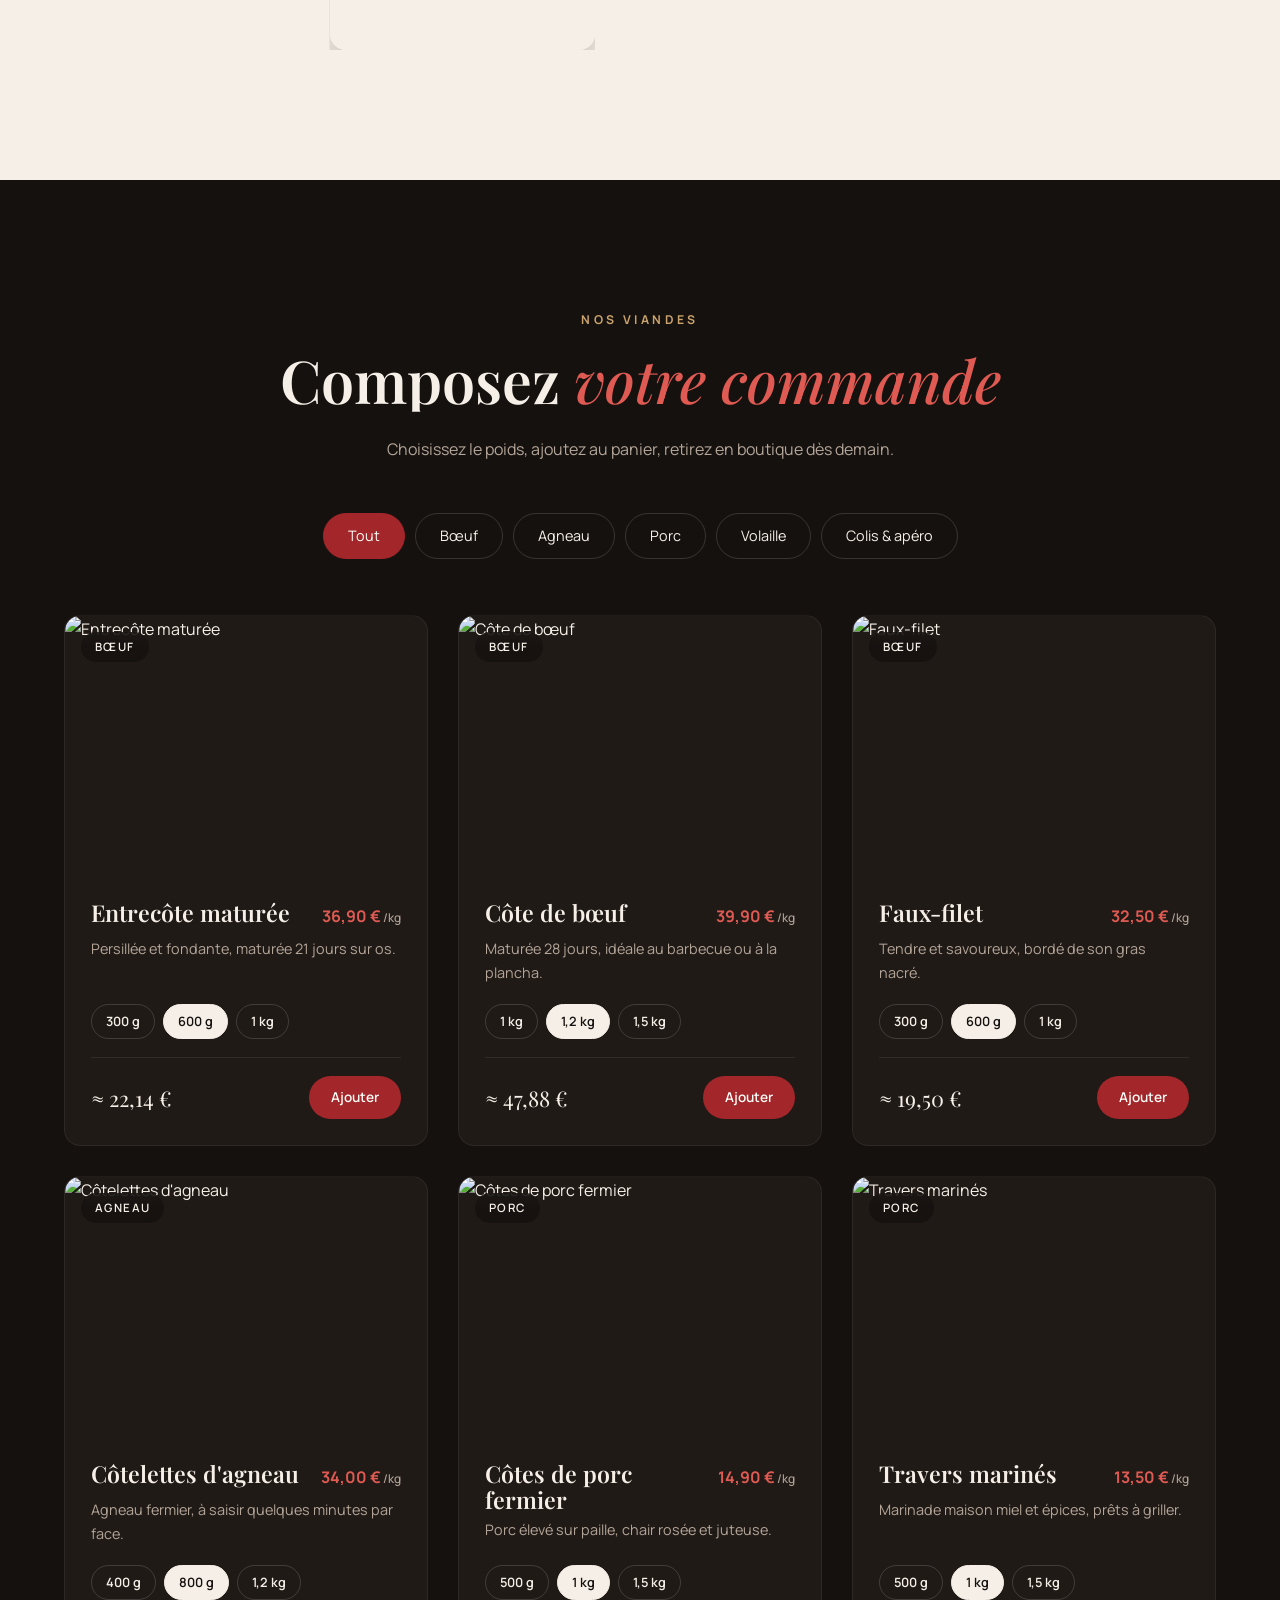
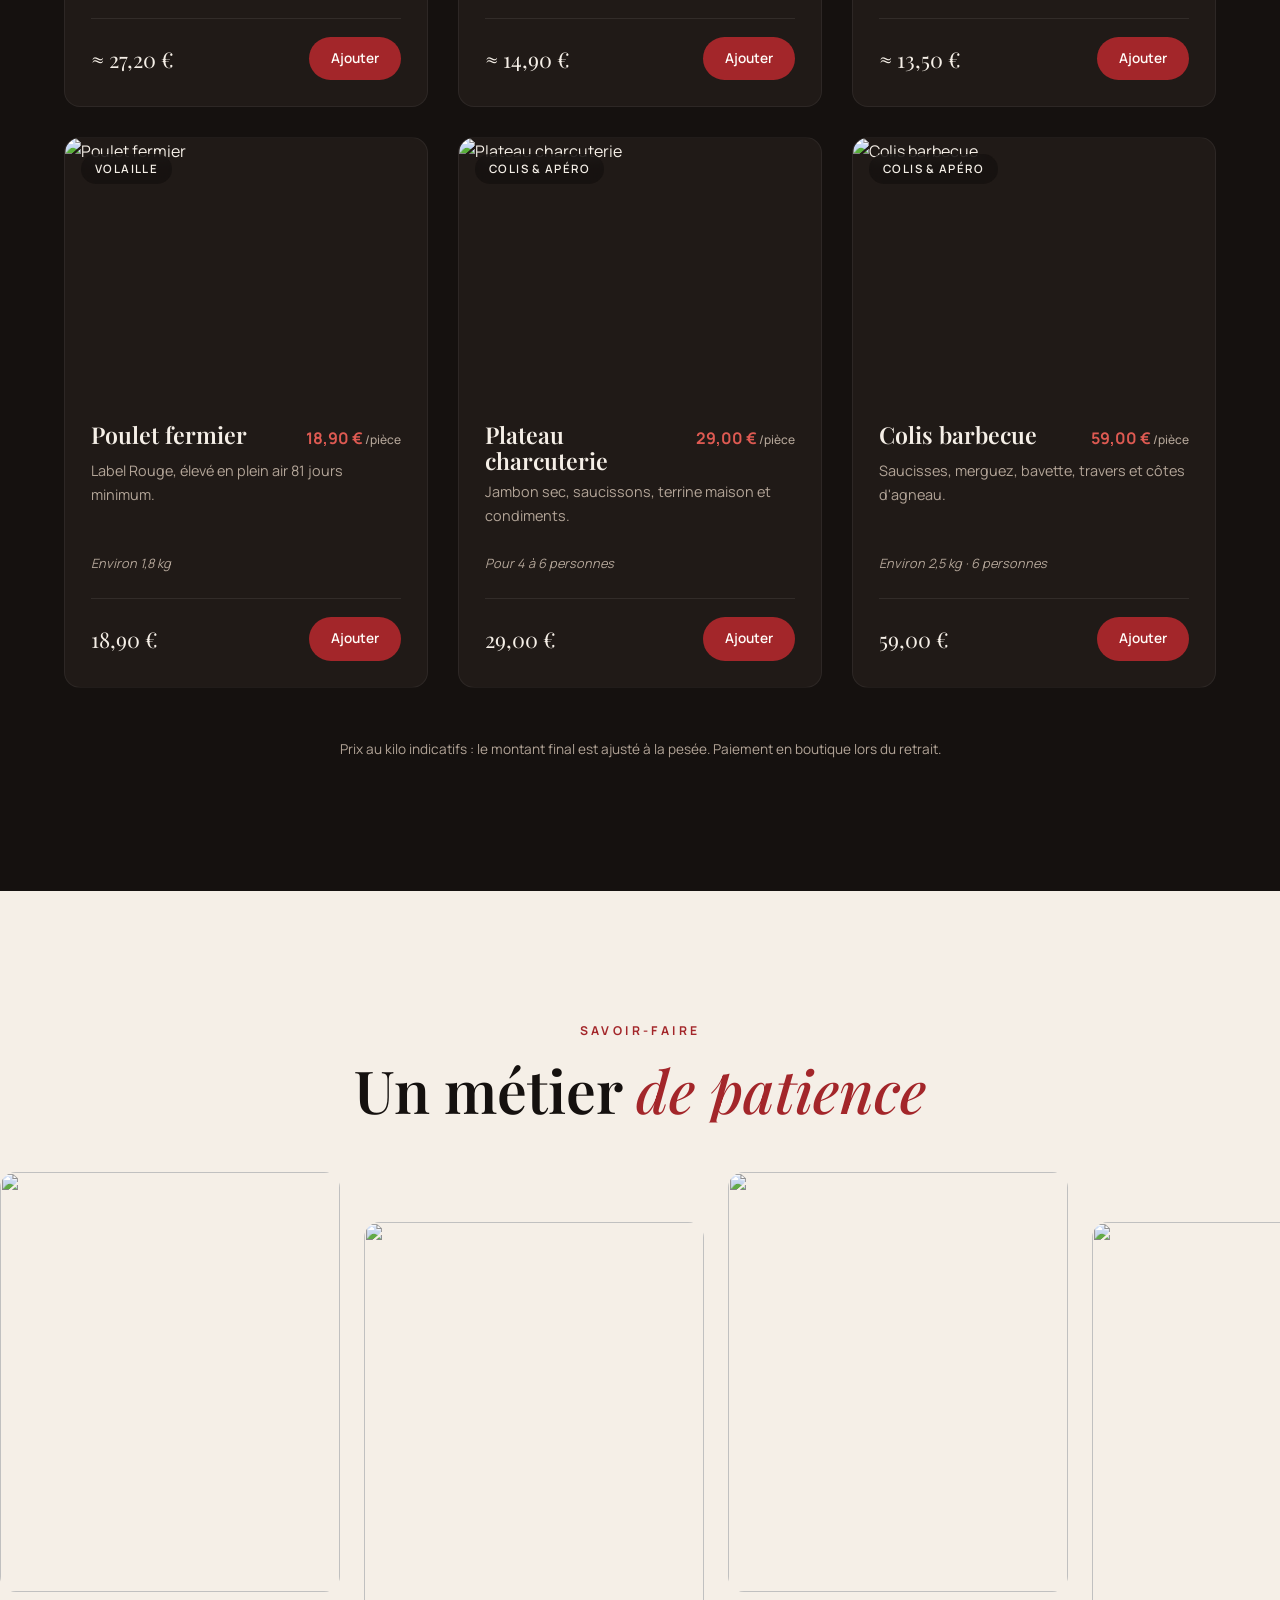
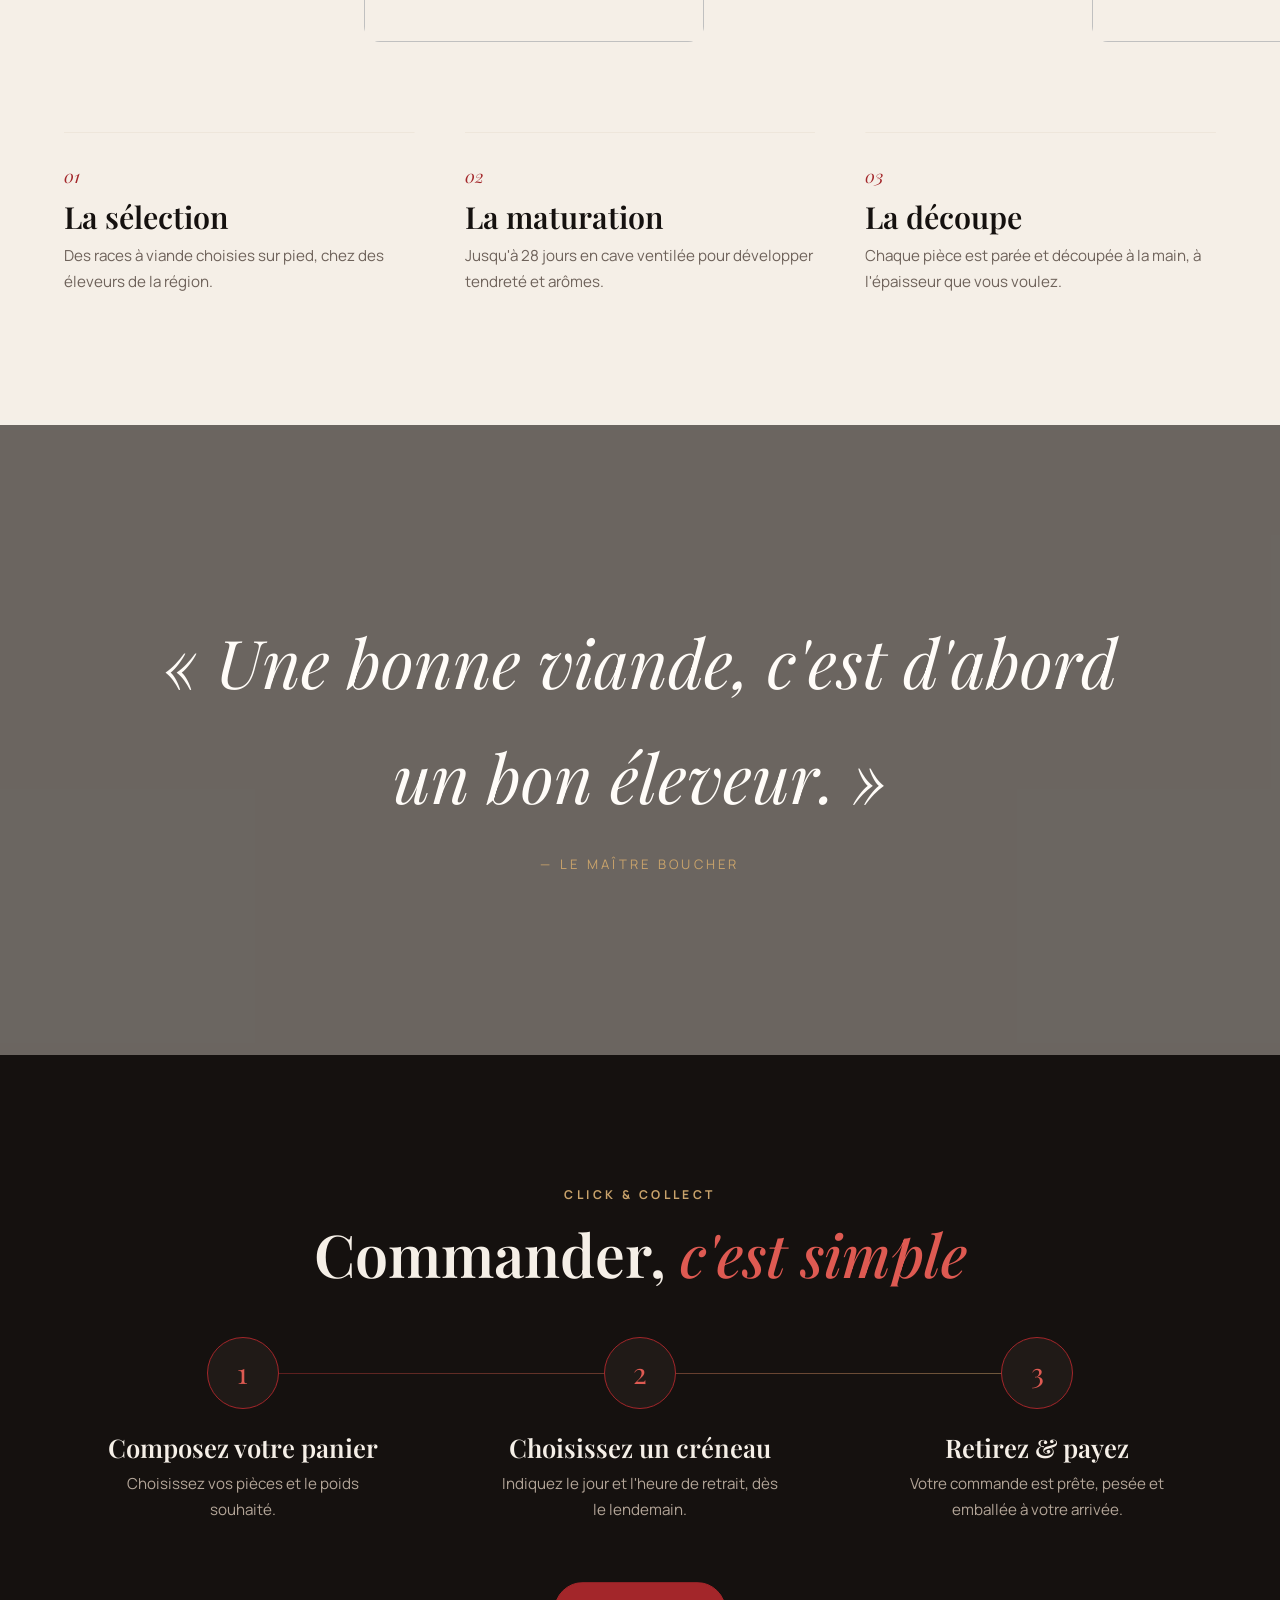
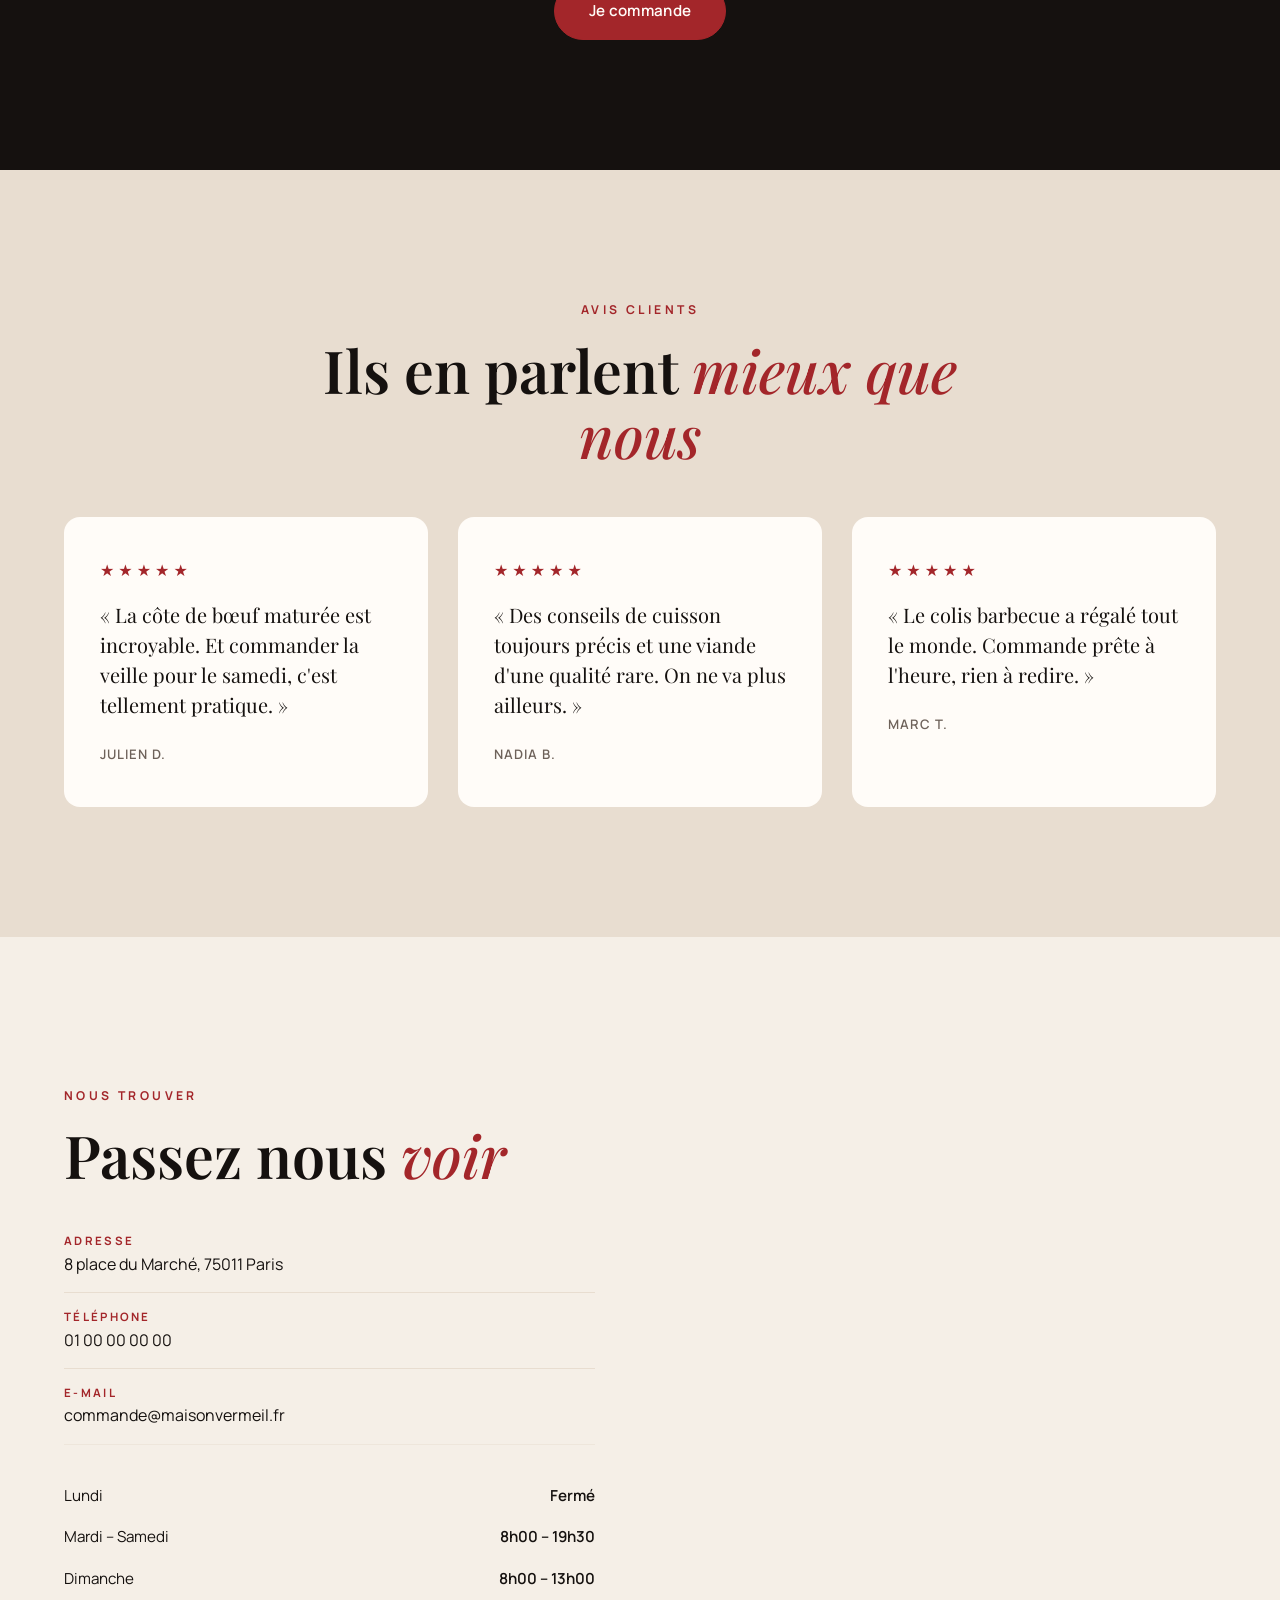
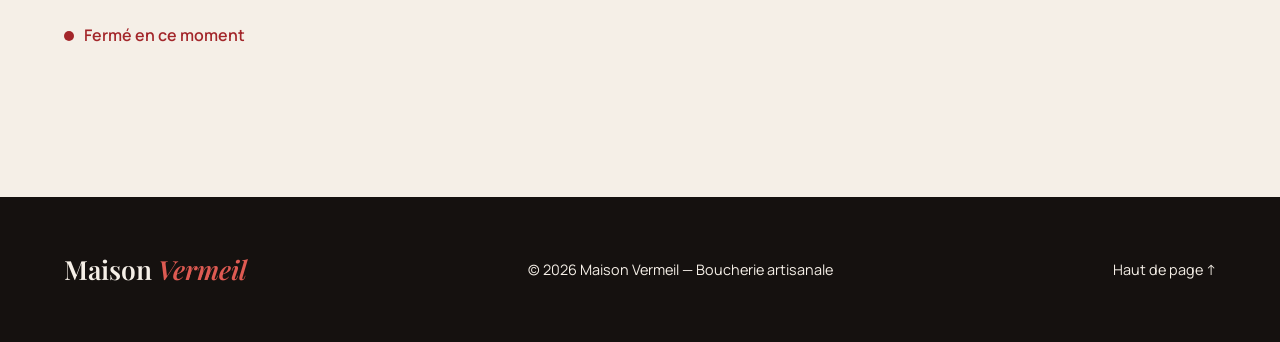
==== commit 5566f9d6: "Maquette non référencée : noindex et robots.txt Co-Authored-By: Claude Opus 5 <noreply@anthropic.com" ====
--- a/index.html
+++ b/index.html
@@ -4,6 +4,9 @@
   <meta charset="UTF-8">
   <meta name="viewport" content="width=device-width, initial-scale=1.0">
   <title>Maison Vermeil — Boucherie artisanale</title>
+  <!-- Maquette de démonstration : non référencée sur les moteurs de recherche.
+       À retirer le jour où le site devient celui d'un vrai commerce. -->
+  <meta name="robots" content="noindex, nofollow">
   <meta name="description" content="Maison Vermeil, boucherie artisanale : viandes maturées, élevages locaux et découpe à la demande. Commandez en ligne, retirez en boutique.">
   <link rel="preconnect" href="https://fonts.googleapis.com">
   <link rel="preconnect" href="https://fonts.gstatic.com" crossorigin>
